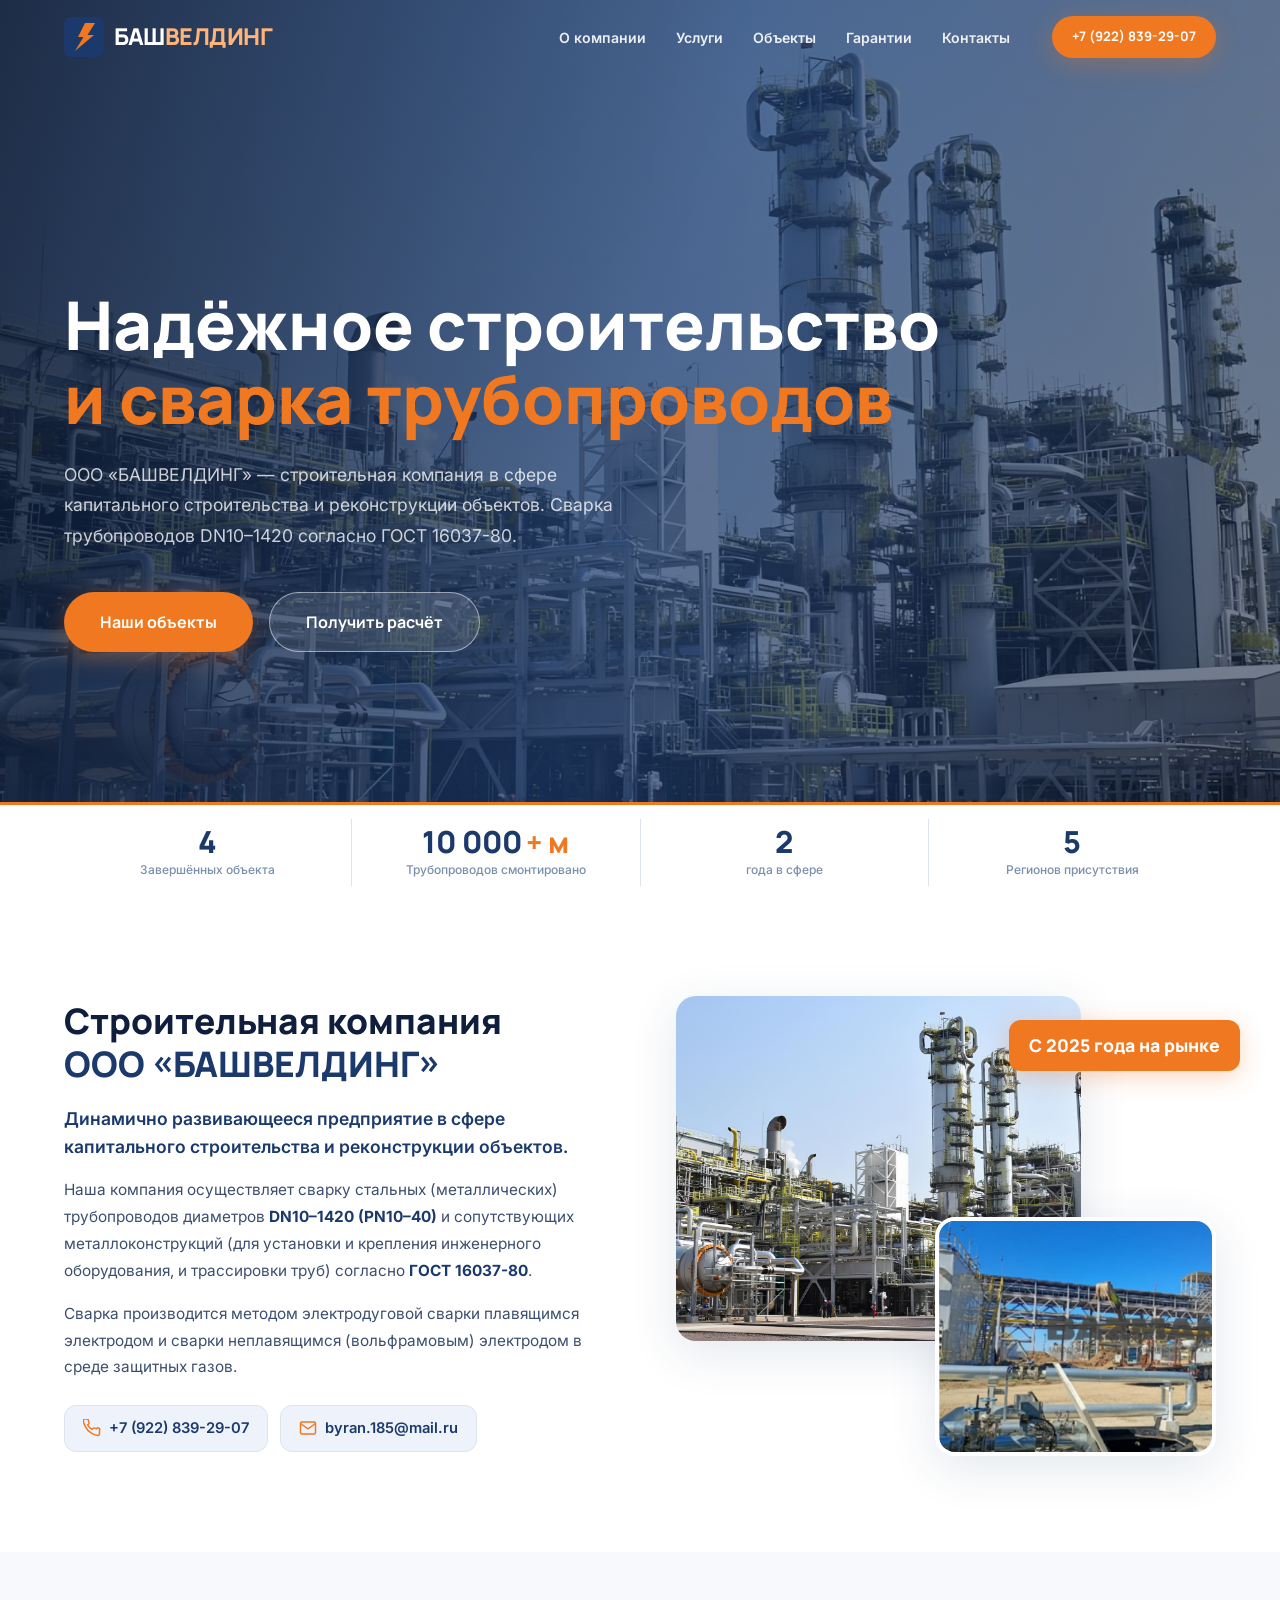
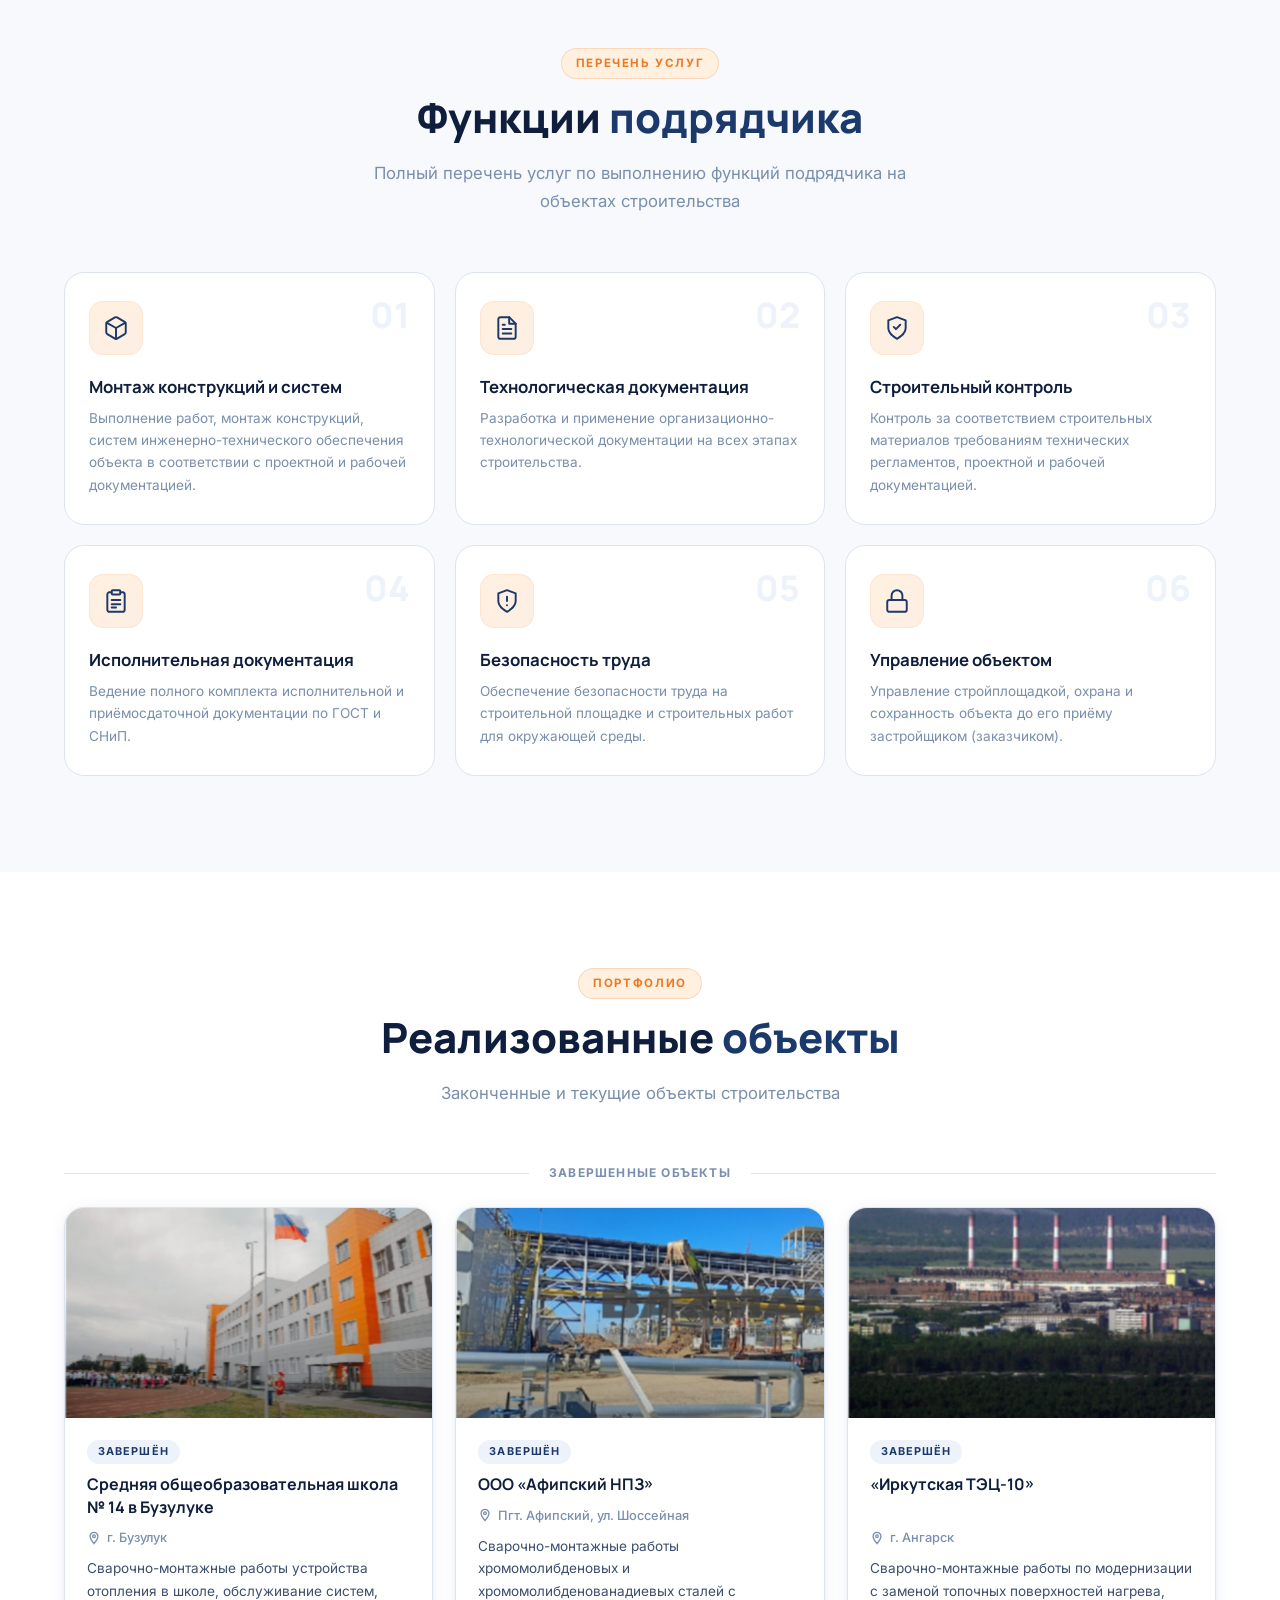
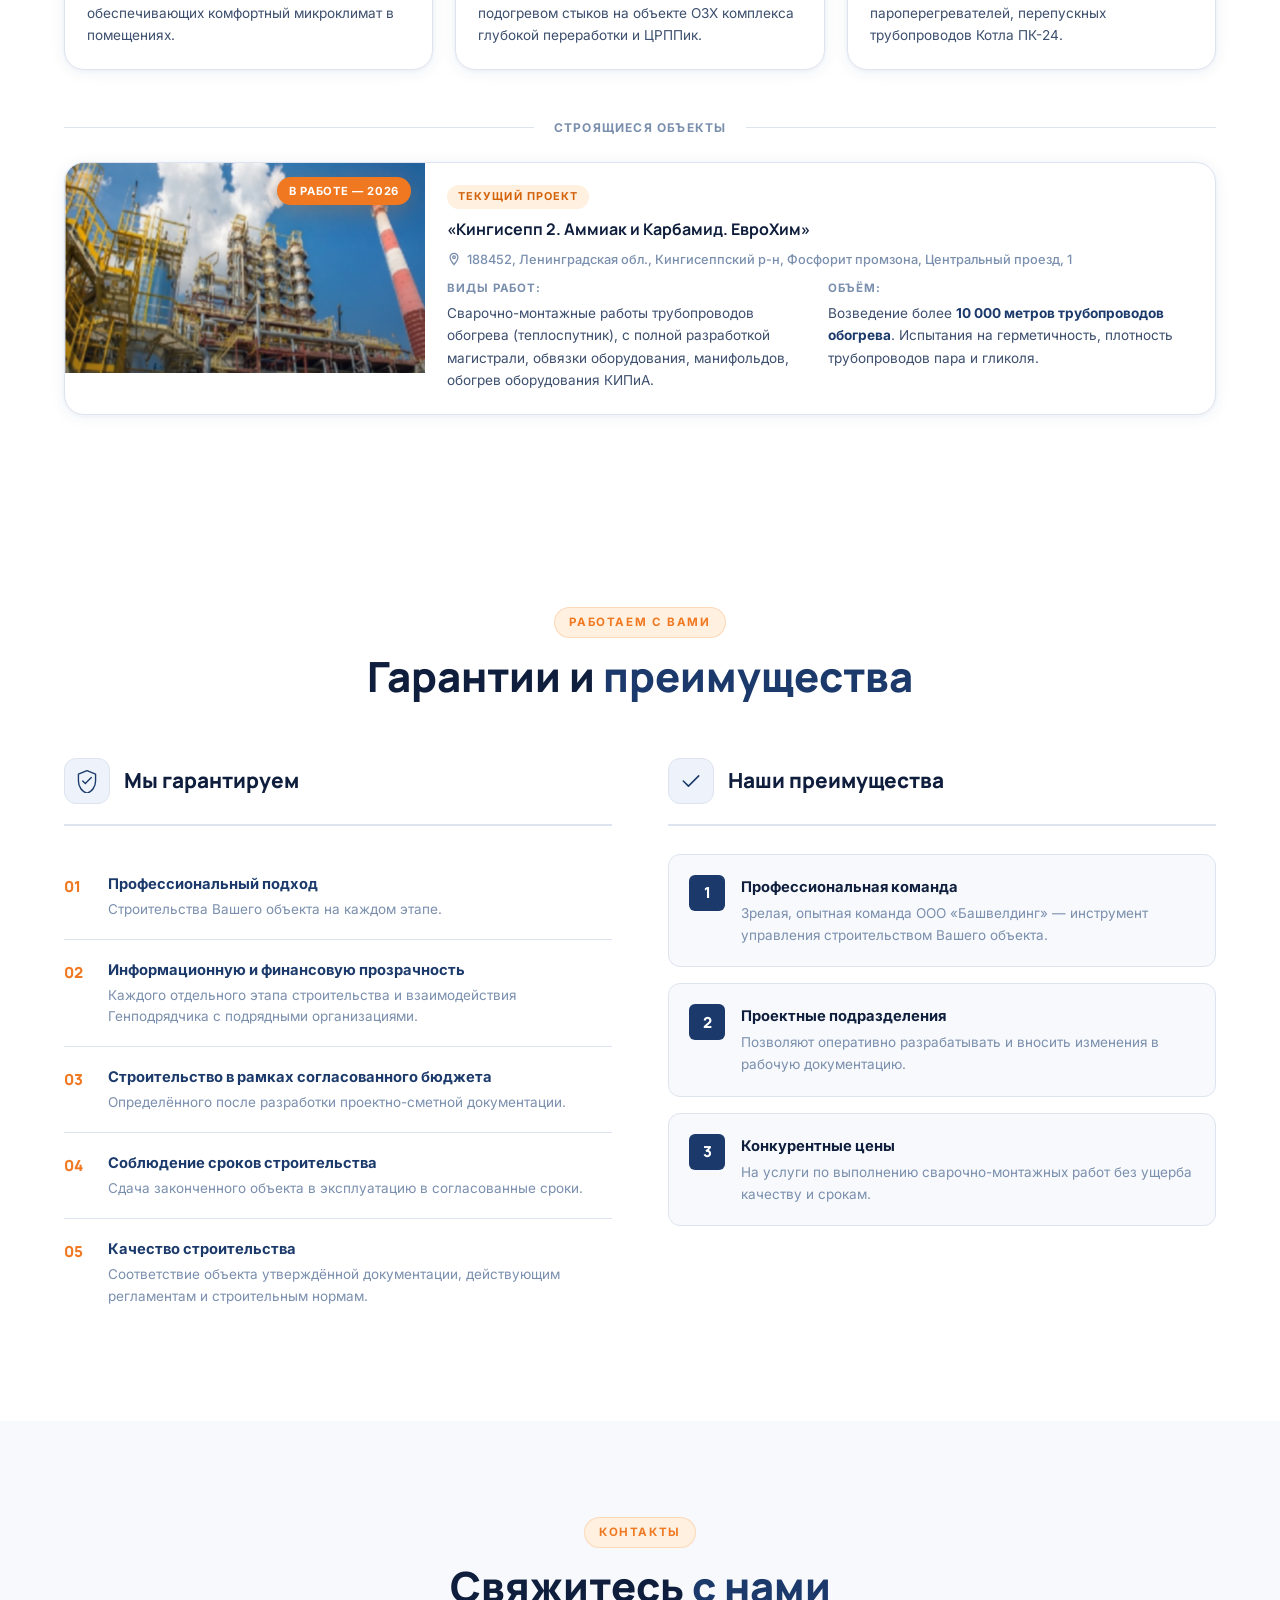
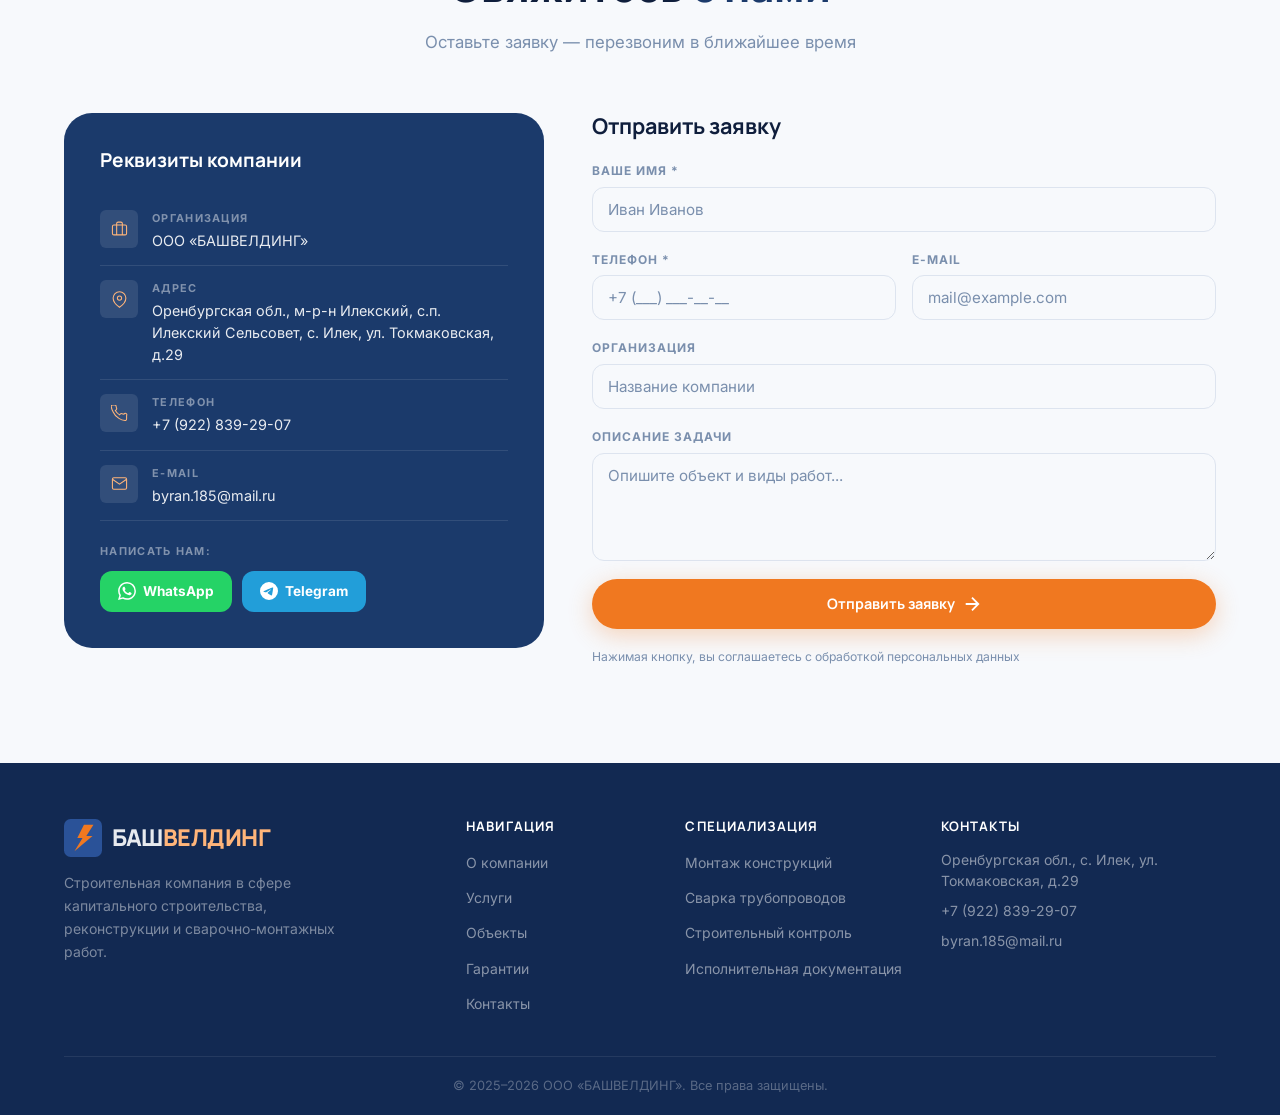
==== index.html @ f291fd47 "Add files via upload" ====
<!DOCTYPE html>
<html lang="ru">
<head>
  <meta charset="UTF-8" />
  <meta name="viewport" content="width=device-width, initial-scale=1.0" />
  <title>БАШВЕЛДИНГ | Сварочно-монтажные работы и строительство</title>
  <meta name="description" content="ООО «БАШВЕЛДИНГ» — строительная компания в сфере капитального строительства, реконструкции и сварочно-монтажных работ трубопроводов DN10-1420." />
  <link rel="preconnect" href="https://fonts.googleapis.com" />
  <link rel="preconnect" href="https://fonts.gstatic.com" crossorigin />
  <link href="https://fonts.googleapis.com/css2?family=Inter:wght@300;400;500;600;700;800&family=Manrope:wght@400;500;600;700;800&display=swap" rel="stylesheet" />
  <link rel="stylesheet" href="style.css" />
</head>
<body>

  <!-- ============ ШАПКА ============ -->
  <header id="header">
    <div class="header-inner">

      <!-- ЛОГОТИП -->
      <a href="#hero" class="logo" id="logo-link">
        <div class="logo-mark">
          <svg width="40" height="40" viewBox="0 0 40 40" fill="none" xmlns="http://www.w3.org/2000/svg">
            <rect width="40" height="40" rx="7" fill="#1B3A6B"/>
            <path d="M21 6L14 20H19.5L11 34L30 18H23.5L31 6Z" fill="#F07820"/>
          </svg>
        </div>
        <div class="logo-text">
          <span class="logo-bash">БАШ</span><span class="logo-vld">ВЕЛДИНГ</span>
        </div>
      </a>

      <nav id="nav">
        <ul class="nav-list">
          <li><a href="#about"      class="nav-link">О компании</a></li>
          <li><a href="#services"   class="nav-link">Услуги</a></li>
          <li><a href="#portfolio"  class="nav-link">Объекты</a></li>
          <li><a href="#guarantees" class="nav-link">Гарантии</a></li>
          <li><a href="#contacts"   class="nav-link">Контакты</a></li>
        </ul>
      </nav>

      <a href="tel:+79228392907" class="btn btn-primary header-cta">+7 (922) 839-29-07</a>

      <button id="burger" class="burger" aria-label="Открыть меню">
        <span></span><span></span><span></span>
      </button>
    </div>
  </header>

  <!-- ============ HERO ============ -->
  <section id="hero" class="hero">
    <div class="hero-bg">
      <div class="hero-img-layer" id="heroImgLayer"></div>
      <div class="hero-overlay"></div>
    </div>
    <div class="hero-content">
      <h1 class="hero-title">
        Надёжное строительство<br />
        <span class="hero-accent">и сварка трубопроводов</span>
      </h1>
      <p class="hero-subtitle">
        ООО «БАШВЕЛДИНГ» — строительная компания в сфере капитального строительства
        и реконструкции объектов. Сварка трубопроводов DN10–1420 согласно ГОСТ 16037-80.
      </p>
      <div class="hero-actions">
        <a href="#portfolio" class="btn btn-primary btn-lg">Наши объекты</a>
        <a href="#contacts"  class="btn btn-outline-white btn-lg">Получить расчёт</a>
      </div>
    </div>

    <!-- СТАТИСТИКА -->
    <div class="hero-stats-bar">
      <div class="container hero-stats-inner">

        <div class="hstat">
          <span class="hstat-num" data-target="4">0</span>
          <span class="hstat-label">Завершённых объекта</span>
        </div>

        <div class="hstat-sep"></div>

        <div class="hstat">
          <div class="hstat-inline">
            <span class="hstat-num" data-target="10000">0</span>
            <span class="hstat-suf">+ м</span>
          </div>
          <span class="hstat-label">Трубопроводов смонтировано</span>
        </div>

        <div class="hstat-sep"></div>

        <div class="hstat">
          <span class="hstat-num" data-target="2">0</span>
          <span class="hstat-label">года в сфере</span>
        </div>

        <div class="hstat-sep"></div>

        <div class="hstat">
          <span class="hstat-num" data-target="5">0</span>
          <span class="hstat-label">Регионов присутствия</span>
        </div>

      </div>
    </div>
  </section>

  <!-- ============ О КОМПАНИИ ============ -->
  <section id="about" class="section about-section">
    <div class="container">
      <div class="about-grid">
        <div class="about-content reveal">
          <h2 class="about-title">Строительная компания<br /><span class="accent">ООО «БАШВЕЛДИНГ»</span></h2>
          <p class="about-lead">
            Динамично развивающееся предприятие в сфере капитального строительства
            и реконструкции объектов.
          </p>
          <p class="about-text">
            Наша компания осуществляет сварку стальных (металлических) трубопроводов
            диаметров <strong>DN10–1420 (PN10–40)</strong> и сопутствующих металлоконструкций
            (для установки и крепления инженерного оборудования, и трассировки труб)
            согласно <strong>ГОСТ 16037-80</strong>.
          </p>
          <p class="about-text">
            Сварка производится методом электродуговой сварки плавящимся электродом
            и сварки неплавящимся (вольфрамовым) электродом в среде защитных газов.
          </p>
          <div class="about-contact-row">
            <a href="tel:+79228392907" class="about-contact-item">
              <svg viewBox="0 0 24 24" fill="none" stroke="currentColor" stroke-width="2"><path d="M22 16.92v3a2 2 0 01-2.18 2 19.79 19.79 0 01-8.63-3.07A19.5 19.5 0 013.07 9.81 19.79 19.79 0 01.22 1.18 2 2 0 012.22 0h3a2 2 0 012 1.72 12.84 12.84 0 00.7 2.81 2 2 0 01-.45 2.11L6.09 7.91a16 16 0 006 6l1.27-1.27a2 2 0 012.11-.45 12.84 12.84 0 002.81.7A2 2 0 0122 14.92z"/></svg>
              +7 (922) 839-29-07
            </a>
            <a href="mailto:byran.185@mail.ru" class="about-contact-item">
              <svg viewBox="0 0 24 24" fill="none" stroke="currentColor" stroke-width="2"><path d="M4 4h16c1.1 0 2 .9 2 2v12c0 1.1-.9 2-2 2H4c-1.1 0-2-.9-2-2V6c0-1.1.9-2 2-2z"/><polyline points="22,6 12,13 2,6"/></svg>
              byran.185@mail.ru
            </a>
          </div>
        </div>
        <div class="about-visual reveal reveal-right">
          <div class="about-img-primary">
            <img src="images/image5.png" alt="Строительство и сварка">
          </div>
          <div class="about-img-secondary">
            <img src="images/image2.png" alt="Монтаж трубопроводов">
          </div>
          <div class="about-badge-card">
            <span class="badge-desc">С 2025 года на рынке</span>
          </div>
        </div>
      </div>
    </div>
  </section>

  <!-- ============ УСЛУГИ ============ -->
  <section id="services" class="section services-section">
    <div class="container">
      <div class="section-header reveal">
        <div class="section-tag">Перечень услуг</div>
        <h2 class="section-title">Функции <span class="accent">подрядчика</span></h2>
        <p class="section-desc">Полный перечень услуг по выполнению функций подрядчика на объектах строительства</p>
      </div>
      <div class="services-grid">
        <div class="service-card reveal" data-delay="0">
          <div class="service-num">01</div>
          <div class="service-icon-wrap">
            <svg viewBox="0 0 24 24" fill="none" stroke="currentColor" stroke-width="1.8" stroke-linecap="round" stroke-linejoin="round">
              <path d="M21 16V8a2 2 0 0 0-1-1.73l-7-4a2 2 0 0 0-2 0l-7 4A2 2 0 0 0 3 8v8a2 2 0 0 0 1 1.73l7 4a2 2 0 0 0 2 0l7-4A2 2 0 0 0 21 16z" />
              <polyline points="3.27 6.96 12 12.01 20.73 6.96" />
              <line x1="12" y1="22.08" x2="12" y2="12" />
            </svg>
          </div>
          <h3 class="service-title">Монтаж конструкций и систем</h3>
          <p class="service-desc">Выполнение работ, монтаж конструкций, систем инженерно-технического обеспечения объекта в соответствии с проектной и рабочей документацией.</p>
        </div>
        
        <div class="service-card reveal" data-delay="80">
          <div class="service-num">02</div>
          <div class="service-icon-wrap">
            <svg viewBox="0 0 24 24" fill="none" stroke="currentColor" stroke-width="1.8" stroke-linecap="round" stroke-linejoin="round">
              <path d="M14 2H6a2 2 0 0 0-2 2v16a2 2 0 0 0 2 2h12a2 2 0 0 0 2-2V8z" />
              <polyline points="14 2 14 8 20 8" />
              <line x1="16" y1="13" x2="8" y2="13" />
              <line x1="16" y1="17" x2="8" y2="17" />
              <line x1="10" y1="9" x2="8" y2="9" />
            </svg>
          </div>
          <h3 class="service-title">Технологическая документация</h3>
          <p class="service-desc">Разработка и применение организационно-технологической документации на всех этапах строительства.</p>
        </div>
        
        <div class="service-card reveal" data-delay="160">
          <div class="service-num">03</div>
          <div class="service-icon-wrap">
            <svg viewBox="0 0 24 24" fill="none" stroke="currentColor" stroke-width="1.8" stroke-linecap="round" stroke-linejoin="round">
              <path d="M12 22s8-4 8-10V5l-8-3-8 3v7c0 6 8 10 8 10z" />
              <polyline points="9 11 11 13 15 9" />
            </svg>
          </div>
          <h3 class="service-title">Строительный контроль</h3>
          <p class="service-desc">Контроль за соответствием строительных материалов требованиям технических регламентов, проектной и рабочей документацией.</p>
        </div>
        
        <div class="service-card reveal" data-delay="0">
          <div class="service-num">04</div>
          <div class="service-icon-wrap">
            <svg viewBox="0 0 24 24" fill="none" stroke="currentColor" stroke-width="1.8" stroke-linecap="round" stroke-linejoin="round">
              <path d="M16 4h2a2 2 0 0 1 2 2v14a2 2 0 0 1-2 2H6a2 2 0 0 1-2-2V6a2 2 0 0 1 2-2h2" />
              <rect x="8" y="2" width="8" height="4" rx="1" ry="1" />
              <line x1="8" y1="11" x2="16" y2="11" />
              <line x1="8" y1="15" x2="16" y2="15" />
              <line x1="8" y1="18" x2="12" y2="18" />
            </svg>
          </div>
          <h3 class="service-title">Исполнительная документация</h3>
          <p class="service-desc">Ведение полного комплекта исполнительной и приёмосдаточной документации по ГОСТ и СНиП.</p>
        </div>
        
        <div class="service-card reveal" data-delay="80">
          <div class="service-num">05</div>
          <div class="service-icon-wrap">
            <svg viewBox="0 0 24 24" fill="none" stroke="currentColor" stroke-width="1.8" stroke-linecap="round" stroke-linejoin="round">
              <path d="M12 22s8-4 8-10V5l-8-3-8 3v7c0 6 8 10 8 10z" />
              <path d="M12 8v4" />
              <path d="M12 16h.01" />
            </svg>
          </div>
          <h3 class="service-title">Безопасность труда</h3>
          <p class="service-desc">Обеспечение безопасности труда на строительной площадке и строительных работ для окружающей среды.</p>
        </div>
        
        <div class="service-card reveal" data-delay="160">
          <div class="service-num">06</div>
          <div class="service-icon-wrap">
            <svg viewBox="0 0 24 24" fill="none" stroke="currentColor" stroke-width="1.8" stroke-linecap="round" stroke-linejoin="round">
              <rect x="3" y="11" width="18" height="11" rx="2" ry="2" />
              <path d="M7 11V7a5 5 0 0 1 10 0v4" />
            </svg>
          </div>
          <h3 class="service-title">Управление объектом</h3>
          <p class="service-desc">Управление стройплощадкой, охрана и сохранность объекта до его приёму застройщиком (заказчиком).</p>
        </div>
      </div>
    </div>
  </section>

  <!-- ============ ОБЪЕКТЫ (ПОРТФОЛИО) ============ -->
  <section id="portfolio" class="section portfolio-section">
    <div class="container">
      <div class="section-header reveal">
        <div class="section-tag">Портфолио</div>
        <h2 class="section-title">Реализованные <span class="accent">объекты</span></h2>
        <p class="section-desc">Законченные и текущие объекты строительства</p>
      </div>

      <div class="portfolio-label reveal">
        <div class="plabel-line"></div>
        <span>Завершенные объекты</span>
        <div class="plabel-line"></div>
      </div>

      <div class="portfolio-grid">
        <div class="portfolio-card reveal" data-delay="0">
          <div class="pcard-img">
            <img src="images/image1.png" alt="Школа №14 Бузулук" />
            <div class="pcard-img-overlay"></div>
          </div>
          <div class="pcard-body">
            <span class="pcard-tag">Завершён</span>
            <h3 class="pcard-title">Средняя общеобразовательная школа № 14 в Бузулуке</h3>
            <p class="pcard-location">
              <svg viewBox="0 0 16 16" fill="none" stroke="currentColor" stroke-width="1.5"><path d="M8 1.5a4.5 4.5 0 014.5 4.5c0 3-4.5 8.5-4.5 8.5S3.5 9 3.5 6A4.5 4.5 0 018 1.5z"/><circle cx="8" cy="6" r="1.5"/></svg>
              г. Бузулук
            </p>
            <p class="pcard-desc">Сварочно-монтажные работы устройства отопления в школе, обслуживание систем, обеспечивающих комфортный микроклимат в помещениях.</p>
          </div>
        </div>

        <div class="portfolio-card reveal" data-delay="100">
          <div class="pcard-img">
            <img src="images/image2.png" alt="ООО Афипский НПЗ" />
            <div class="pcard-img-overlay"></div>
          </div>
          <div class="pcard-body">
            <span class="pcard-tag">Завершён</span>
            <h3 class="pcard-title">ООО «Афипский НПЗ»</h3>
            <p class="pcard-location">
              <svg viewBox="0 0 16 16" fill="none" stroke="currentColor" stroke-width="1.5"><path d="M8 1.5a4.5 4.5 0 014.5 4.5c0 3-4.5 8.5-4.5 8.5S3.5 9 3.5 6A4.5 4.5 0 018 1.5z"/><circle cx="8" cy="6" r="1.5"/></svg>
              Пгт. Афипский, ул. Шоссейная
            </p>
            <p class="pcard-desc">Сварочно-монтажные работы хромомолибденовых и хромомолибденованадиевых сталей с подогревом стыков на объекте ОЗХ комплекса глубокой переработки и ЦРППик.</p>
          </div>
        </div>

        <div class="portfolio-card reveal" data-delay="200">
          <div class="pcard-img">
            <img src="images/image3.png" alt="Иркутская ТЭЦ-10" />
            <div class="pcard-img-overlay"></div>
          </div>
          <div class="pcard-body">
            <span class="pcard-tag">Завершён</span>
            <h3 class="pcard-title">«Иркутская ТЭЦ-10»</h3>
            <p class="pcard-location">
              <svg viewBox="0 0 16 16" fill="none" stroke="currentColor" stroke-width="1.5"><path d="M8 1.5a4.5 4.5 0 014.5 4.5c0 3-4.5 8.5-4.5 8.5S3.5 9 3.5 6A4.5 4.5 0 018 1.5z"/><circle cx="8" cy="6" r="1.5"/></svg>
              г. Ангарск
            </p>
            <p class="pcard-desc">Сварочно-монтажные работы по модернизации с заменой топочных поверхностей нагрева, пароперегревателей, перепускных трубопроводов Котла ПК-24.</p>
          </div>
        </div>
      </div>

      <div class="portfolio-label reveal" style="margin-top:48px;">
        <div class="plabel-line"></div>
        <span>Строящиеся объекты</span>
        <div class="plabel-line"></div>
      </div>

      <!-- ШИРОКАЯ КАРТОЧКА -->
      <div class="portfolio-card portfolio-card-wide reveal">
        <div class="pcard-img">
          <img src="images/image4.png" alt="ЕвроХим Кингисепп" />
          <div class="pcard-img-overlay"></div>
          <span class="pcard-live-badge">В работе — 2026</span>
        </div>
        <div class="pcard-body">
          <span class="pcard-tag pcard-tag-active">Текущий проект</span>
          <h3 class="pcard-title">«Кингисепп 2. Аммиак и Карбамид. ЕвроХим»</h3>
          <p class="pcard-location">
            <svg viewBox="0 0 16 16" fill="none" stroke="currentColor" stroke-width="1.5"><path d="M8 1.5a4.5 4.5 0 014.5 4.5c0 3-4.5 8.5-4.5 8.5S3.5 9 3.5 6A4.5 4.5 0 018 1.5z"/><circle cx="8" cy="6" r="1.5"/></svg>
            188452, Ленинградская обл., Кингисеппский р-н, Фосфорит промзона, Центральный проезд, 1
          </p>
          <div class="pcard-wide-grid">
            <div>
              <p class="pcard-desc-label">Виды работ:</p>
              <p class="pcard-desc">Сварочно-монтажные работы трубопроводов обогрева (теплоспутник), с полной разработкой магистрали, обвязки оборудования, манифольдов, обогрев оборудования КИПиА.</p>
            </div>
            <div>
              <p class="pcard-desc-label">Объём:</p>
              <p class="pcard-desc">Возведение более <strong>10 000 метров трубопроводов обогрева</strong>. Испытания на герметичность, плотность трубопроводов пара и гликоля.</p>
            </div>
          </div>
        </div>
      </div>

    </div>
  </section>

  <!-- ============ КАРТА ПРОЕКТОВ ============ -->
  

  <!-- ============ ГАРАНТИИ И ПРЕИМУЩЕСТВА ============ -->
  <section id="guarantees" class="section guarantees-section">
    <div class="container">
      <div class="section-header reveal">
        <div class="section-tag">Работаем с вами</div>
        <h2 class="section-title">Гарантии и <span class="accent">преимущества</span></h2>
      </div>

      <div class="guarantees-unified">
        <!-- ГАРАНТИИ -->
        <div class="gu-block reveal">
          <div class="gu-block-header">
            <div class="gu-block-icon">
              <svg viewBox="0 0 28 28" fill="none"><path d="M14 2L4 6v8c0 6.6 4.3 12.7 10 14.3C19.7 26.7 24 20.6 24 14V6L14 2z" stroke="#1B3A6B" stroke-width="1.6" stroke-linejoin="round"/><path d="M9 14l3 3 7-7" stroke="#1B3A6B" stroke-width="1.6" stroke-linecap="round"/></svg>
            </div>
            <h3>Мы гарантируем</h3>
          </div>
          <div class="guarantee-list">
            <div class="guarantee-item">
              <div class="gi-num">01</div>
              <div class="gi-content">
                <strong>Профессиональный подход</strong>
                <p>Строительства Вашего объекта на каждом этапе.</p>
              </div>
            </div>
            <div class="guarantee-item">
              <div class="gi-num">02</div>
              <div class="gi-content">
                <strong>Информационную и финансовую прозрачность</strong>
                <p>Каждого отдельного этапа строительства и взаимодействия Генподрядчика с подрядными организациями.</p>
              </div>
            </div>
            <div class="guarantee-item">
              <div class="gi-num">03</div>
              <div class="gi-content">
                <strong>Строительство в рамках согласованного бюджета</strong>
                <p>Определённого после разработки проектно-сметной документации.</p>
              </div>
            </div>
            <div class="guarantee-item">
              <div class="gi-num">04</div>
              <div class="gi-content">
                <strong>Соблюдение сроков строительства</strong>
                <p>Сдача законченного объекта в эксплуатацию в согласованные сроки.</p>
              </div>
            </div>
            <div class="guarantee-item">
              <div class="gi-num">05</div>
              <div class="gi-content">
                <strong>Качество строительства</strong>
                <p>Соответствие объекта утверждённой документации, действующим регламентам и строительным нормам.</p>
              </div>
            </div>
          </div>
        </div>

        <!-- ПРЕИМУЩЕСТВА -->
        <div class="gu-block reveal reveal-right">
          <div class="gu-block-header">
            <div class="gu-block-icon">
              <svg viewBox="0 0 28 28" fill="none"><path d="M5 14l6 6L23 8" stroke="#1B3A6B" stroke-width="1.8" stroke-linecap="round" stroke-linejoin="round"/></svg>
            </div>
            <h3>Наши преимущества</h3>
          </div>
          <div class="adv-cards">
            <div class="adv-card">
              <div class="adv-num">1</div>
              <div class="adv-text">
                <strong>Профессиональная команда</strong>
                <p>Зрелая, опытная команда ООО «Башвелдинг» — инструмент управления строительством Вашего объекта.</p>
              </div>
            </div>
            <div class="adv-card">
              <div class="adv-num">2</div>
              <div class="adv-text">
                <strong>Проектные подразделения</strong>
                <p>Позволяют оперативно разрабатывать и вносить изменения в рабочую документацию.</p>
              </div>
            </div>
            <div class="adv-card">
              <div class="adv-num">3</div>
              <div class="adv-text">
                <strong>Конкурентные цены</strong>
                <p>На услуги по выполнению сварочно-монтажных работ без ущерба качеству и срокам.</p>
              </div>
            </div>
          </div>
        </div>
      </div>
    </div>
  </section>

  <!-- ============ КОНТАКТЫ ============ -->
  <section id="contacts" class="section contacts-section">
    <div class="container">
      <div class="section-header reveal">
        <div class="section-tag">Контакты</div>
        <h2 class="section-title">Свяжитесь <span class="accent">с нами</span></h2>
        <p class="section-desc">Оставьте заявку — перезвоним в ближайшее время</p>
      </div>
      <div class="contacts-grid">

        <div class="contact-info-panel reveal">
          <h3 class="ci-title">Реквизиты компании</h3>
          <div class="ci-item">
            <div class="ci-icon"><svg viewBox="0 0 24 24" fill="none" stroke="currentColor" stroke-width="1.5"><rect x="2" y="7" width="20" height="14" rx="2"/><path d="M16 21V5a2 2 0 00-2-2h-4a2 2 0 00-2 2v16"/></svg></div>
            <div class="ci-data">
              <span class="ci-label">Организация</span>
              <span class="ci-val">ООО «БАШВЕЛДИНГ»</span>
            </div>
          </div>
          <div class="ci-item">
            <div class="ci-icon"><svg viewBox="0 0 24 24" fill="none" stroke="currentColor" stroke-width="1.5"><path d="M21 10c0 7-9 13-9 13S3 17 3 10a9 9 0 0118 0z"/><circle cx="12" cy="10" r="3"/></svg></div>
            <div class="ci-data">
              <span class="ci-label">Адрес</span>
              <span class="ci-val">Оренбургская обл., м-р-н Илекский, с.п. Илекский Сельсовет, с. Илек, ул. Токмаковская, д.29</span>
            </div>
          </div>
          <div class="ci-item">
            <div class="ci-icon"><svg viewBox="0 0 24 24" fill="none" stroke="currentColor" stroke-width="1.5"><path d="M22 16.92v3a2 2 0 01-2.18 2 19.79 19.79 0 01-8.63-3.07A19.5 19.5 0 013.07 9.81 19.79 19.79 0 01.22 1.18 2 2 0 012.22 0h3a2 2 0 012 1.72 12.84 12.84 0 00.7 2.81 2 2 0 01-.45 2.11L6.09 7.91a16 16 0 006 6l1.27-1.27a2 2 0 012.11-.45 12.84 12.84 0 002.81.7A2 2 0 0122 14.92z"/></svg></div>
            <div class="ci-data">
              <span class="ci-label">Телефон</span>
              <a href="tel:+79228392907" class="ci-val ci-link">+7 (922) 839-29-07</a>
            </div>
          </div>
          <div class="ci-item">
            <div class="ci-icon"><svg viewBox="0 0 24 24" fill="none" stroke="currentColor" stroke-width="1.5"><path d="M4 4h16c1.1 0 2 .9 2 2v12c0 1.1-.9 2-2 2H4c-1.1 0-2-.9-2-2V6c0-1.1.9-2 2-2z"/><polyline points="22,6 12,13 2,6"/></svg></div>
            <div class="ci-data">
              <span class="ci-label">E-mail</span>
              <a href="mailto:byran.185@mail.ru" class="ci-val ci-link">byran.185@mail.ru</a>
            </div>
          </div>
          <div class="ci-messengers">
            <span class="ci-label">Написать нам:</span>
            <div class="messenger-btns">
              <a href="https://wa.me/79228392907" class="msn-btn msn-wa" target="_blank" rel="noopener">
                <svg viewBox="0 0 24 24" fill="currentColor" width="18" height="18"><path d="M17.472 14.382c-.297-.149-1.758-.867-2.03-.967-.273-.099-.471-.148-.67.15-.197.297-.767.966-.94 1.164-.173.199-.347.223-.644.075-.297-.15-1.255-.463-2.39-1.475-.883-.788-1.48-1.761-1.653-2.059-.173-.297-.018-.458.13-.606.134-.133.298-.347.446-.52.149-.174.198-.298.298-.497.099-.198.05-.371-.025-.52-.075-.149-.669-1.612-.916-2.207-.242-.579-.487-.5-.669-.51-.173-.008-.371-.01-.57-.01-.198 0-.52.074-.792.372-.272.297-1.04 1.016-1.04 2.479 0 1.462 1.065 2.875 1.213 3.074.149.198 2.096 3.2 5.077 4.487.709.306 1.262.489 1.694.625.712.227 1.36.195 1.871.118.571-.085 1.758-.719 2.006-1.413.248-.694.248-1.289.173-1.413-.074-.124-.272-.198-.57-.347m-5.421 7.403h-.004a9.87 9.87 0 01-5.031-1.378l-.361-.214-3.741.982.998-3.648-.235-.374a9.86 9.86 0 01-1.51-5.26c.001-5.45 4.436-9.884 9.888-9.884 2.64 0 5.122 1.03 6.988 2.898a9.825 9.825 0 012.893 6.994c-.003 5.45-4.437 9.884-9.885 9.884m8.413-18.297A11.815 11.815 0 0012.05 0C5.495 0 .16 5.335.157 11.892c0 2.096.547 4.142 1.588 5.945L.057 24l6.305-1.654a11.882 11.882 0 005.683 1.448h.005c6.554 0 11.89-5.335 11.893-11.893a11.821 11.821 0 00-3.48-8.413Z"/></svg>
                WhatsApp
              </a>
              <a href="https://t.me/+79228392907" class="msn-btn msn-tg" target="_blank" rel="noopener">
                <svg viewBox="0 0 24 24" fill="currentColor" width="18" height="18"><path d="M11.944 0A12 12 0 0 0 0 12a12 12 0 0 0 12 12 12 12 0 0 0 12-12A12 12 0 0 0 12 0a12 12 0 0 0-.056 0zm4.962 7.224c.1-.002.321.023.465.14a.506.506 0 0 1 .171.325c.016.093.036.306.02.472-.18 1.898-.962 6.502-1.36 8.627-.168.9-.499 1.201-.82 1.23-.696.065-1.225-.46-1.9-.902-1.056-.693-1.653-1.124-2.678-1.8-1.185-.78-.417-1.21.258-1.91.177-.184 3.247-2.977 3.307-3.23.007-.032.014-.15-.056-.212s-.174-.041-.249-.024c-.106.024-1.793 1.14-5.061 3.345-.48.33-.913.49-1.302.48-.428-.008-1.252-.241-1.865-.44-.752-.245-1.349-.374-1.297-.789.027-.216.325-.437.893-.663 3.498-1.524 5.83-2.529 6.998-3.014 3.332-1.386 4.025-1.627 4.476-1.635z"/></svg>
                Telegram
              </a>
            </div>
          </div>
        </div>

        <!-- ФОРМА -->
        <form class="contact-form reveal reveal-right" id="contactForm" novalidate>
          <h3 class="cf-title">Отправить заявку</h3>
          <div class="form-group">
            <label for="name">Ваше имя *</label>
            <input type="text" id="name" name="name" placeholder="Иван Иванов" required />
          </div>
          <div class="form-row">
            <div class="form-group">
              <label for="phone">Телефон *</label>
              <input type="tel" id="phone" name="phone" placeholder="+7 (___) ___-__-__" required />
            </div>
            <div class="form-group">
              <label for="email">E-mail</label>
              <input type="email" id="email" name="email" placeholder="mail@example.com" />
            </div>
          </div>
          <div class="form-group">
            <label for="org">Организация</label>
            <input type="text" id="org" name="org" placeholder="Название компании" />
          </div>
          <div class="form-group">
            <label for="message">Описание задачи</label>
            <textarea id="message" name="message" rows="4" placeholder="Опишите объект и виды работ..."></textarea>
          </div>
          <button type="submit" class="btn btn-primary btn-full" id="submitBtn">
            Отправить заявку
            <svg viewBox="0 0 20 20" fill="none" stroke="currentColor" stroke-width="2" width="18" height="18"><path d="M3 10h14M10 3l7 7-7 7"/></svg>
          </button>
          <p class="form-note">Нажимая кнопку, вы соглашаетесь с обработкой персональных данных</p>
          <div class="form-success" id="formSuccess">
            Спасибо! Ваша заявка отправлена. Мы свяжемся с вами в ближайшее время.
          </div>
        </form>

      </div>
    </div>
  </section>

  <!-- ============ FOOTER ============ -->
  <footer class="footer">
    <div class="container">
      <div class="footer-grid">
        <div class="footer-brand">
          <a href="#hero" class="logo footer-logo">
            <div class="logo-mark">
              <svg width="38" height="38" viewBox="0 0 40 40" fill="none"><rect width="40" height="40" rx="7" fill="#2A5298"/><path d="M21 6L14 20H19.5L11 34L30 18H23.5L31 6Z" fill="#F07820"/></svg>
            </div>
            <div class="logo-text">
              <span class="logo-bash logo-bash-ft">БАШ</span><span class="logo-vld logo-vld-ft">ВЕЛДИНГ</span>
            </div>
          </a>
          <p class="footer-tagline">Строительная компания в сфере капитального строительства, реконструкции и сварочно-монтажных работ.</p>
        </div>
        <div class="footer-links">
          <h4>Навигация</h4>
          <ul>
            <li><a href="#about">О компании</a></li>
            <li><a href="#services">Услуги</a></li>
            <li><a href="#portfolio">Объекты</a></li>
            <li><a href="#guarantees">Гарантии</a></li>
            <li><a href="#contacts">Контакты</a></li>
          </ul>
        </div>
        <div class="footer-links">
          <h4>Специализация</h4>
          <ul>
            <li><a href="#services">Монтаж конструкций</a></li>
            <li><a href="#services">Сварка трубопроводов</a></li>
            <li><a href="#services">Строительный контроль</a></li>
            <li><a href="#services">Исполнительная документация</a></li>
          </ul>
        </div>
        <div class="footer-contact">
          <h4>Контакты</h4>
          <p>Оренбургская обл., с. Илек, ул. Токмаковская, д.29</p>
          <a href="tel:+79228392907">+7 (922) 839-29-07</a>
          <a href="mailto:byran.185@mail.ru">byran.185@mail.ru</a>
        </div>
      </div>
      <div class="footer-bottom">
        <p>© 2025–2026 ООО «БАШВЕЛДИНГ». Все права защищены.</p>
      </div>
    </div>
  </footer>

  <script src="script.js"></script>
</body>
</html>
---- style.css ----
/* ==========================================
   БАШВЕЛДИНГ — Светлая тема v2
   ========================================== */

:root {
  --clr-navy:       #1B3A6B;
  --clr-navy-dark:  #122952;
  --clr-navy-light: #2A5298;
  --clr-orange:     #F07820;
  --clr-orange-dk:  #D4620A;
  --clr-orange-lt:  #FFF0E0;

  --clr-bg:         #F7F9FC;
  --clr-bg-2:       #FFFFFF;
  --clr-bg-3:       #EEF3FB;
  --clr-surface:    #FFFFFF;
  --clr-border:     #DDE4EF;
  --clr-border-2:   #C8D4E8;

  --clr-text-h:     #0F1E3C;
  --clr-text:       #3D4F6E;
  --clr-muted:      #7A8FAD;
  --clr-white:      #FFFFFF;

  --font-main: 'Inter', sans-serif;
  --font-head: 'Manrope', sans-serif;

  --radius-sm: 6px;
  --radius-md: 12px;
  --radius-lg: 20px;
  --radius-xl: 28px;

  --shadow-sm:   0 1px 4px rgba(27,58,107,0.08);
  --shadow-md:   0 4px 24px rgba(27,58,107,0.1);
  --shadow-lg:   0 12px 48px rgba(27,58,107,0.12);
  --shadow-card: 0 2px 16px rgba(27,58,107,0.07), 0 1px 4px rgba(27,58,107,0.04);
  --shadow-orange: 0 6px 24px rgba(240,120,32,0.3);

  --transition: all 0.3s cubic-bezier(0.4, 0, 0.2, 1);
  --transition-fast: all 0.18s ease;
}

/* ----------- СБРОС ----------- */
*, *::before, *::after { box-sizing: border-box; margin: 0; padding: 0; }
html { scroll-behavior: smooth; font-size: 16px; }
body {
  font-family: var(--font-main);
  background: var(--clr-bg);
  color: var(--clr-text);
  line-height: 1.65;
  overflow-x: hidden;
  -webkit-font-smoothing: antialiased;
}
img { max-width: 100%; display: block; }
a { color: inherit; text-decoration: none; }
ul { list-style: none; }
button { border: none; background: none; cursor: pointer; font: inherit; }

/* ----------- ТИПОГРАФИКА ----------- */
h1, h2, h3, h4 { font-family: var(--font-head); color: var(--clr-text-h); line-height: 1.2; }

.section-title {
  font-size: clamp(1.75rem, 3.5vw, 2.6rem);
  margin-bottom: 1rem;
  font-weight: 800;
}
.section-title .accent { color: var(--clr-navy); }
.section-desc { font-size: 1.05rem; color: var(--clr-muted); max-width: 600px; margin: 0 auto; line-height: 1.7; }

.section-tag {
  display: inline-block;
  font-size: 0.72rem;
  font-weight: 700;
  letter-spacing: 0.14em;
  text-transform: uppercase;
  color: var(--clr-orange);
  background: var(--clr-orange-lt);
  border: 1px solid rgba(240,120,32,0.2);
  padding: 5px 14px;
  border-radius: 50px;
  margin-bottom: 14px;
}

.container { max-width: 1200px; margin: 0 auto; padding: 0 24px; }
.section { padding: 96px 0; }
.section-header { text-align: center; margin-bottom: 56px; }

/* ----------- КНОПКИ ----------- */
.btn {
  display: inline-flex;
  align-items: center;
  gap: 8px;
  padding: 13px 28px;
  border-radius: 50px;
  font-family: var(--font-head);
  font-weight: 700;
  font-size: 0.9rem;
  transition: var(--transition);
  cursor: pointer;
  white-space: nowrap;
}
.btn-primary { background: var(--clr-orange); color: white; box-shadow: var(--shadow-orange); }
.btn-primary:hover { background: var(--clr-orange-dk); transform: translateY(-2px); box-shadow: 0 10px 32px rgba(240,120,32,0.4); }
.btn-outline-white { background: rgba(255,255,255,0.12); color: white; border: 1.5px solid rgba(255,255,255,0.5); backdrop-filter: blur(8px); }
.btn-outline-white:hover { background: rgba(255,255,255,0.22); border-color: white; transform: translateY(-2px); }
.btn-lg { padding: 16px 36px; font-size: 1rem; }
.btn-full { width: 100%; justify-content: center; }

/* ======================================
   НАВИГАЦИЯ
   ====================================== */
#header {
  position: fixed;
  top: 0; left: 0; right: 0;
  z-index: 1000;
  transition: var(--transition);
}
#header.scrolled {
  background: rgba(255,255,255,0.97);
  backdrop-filter: blur(20px);
  box-shadow: 0 1px 24px rgba(27,58,107,0.1);
}

.header-inner {
  max-width: 1200px;
  margin: 0 auto;
  padding: 16px 24px;
  display: flex;
  align-items: center;
  gap: 20px;
}

/* ---- ЛОГОТИП ---- */
.logo {
  display: flex;
  align-items: center;
  gap: 10px;
  flex-shrink: 0;
  text-decoration: none;
}
.logo-mark svg { display: block; flex-shrink: 0; }
.logo-text {
  display: flex;
  align-items: baseline;
  line-height: 1;
  white-space: nowrap;
}
.logo-bash, .logo-vld {
  font-family: var(--font-head);
  font-size: 1.45rem;
  font-weight: 800;
  letter-spacing: -0.02em;
}
.logo-bash { color: #1B3A6B; }
.logo-vld  { color: #F07820; }

/* Логотип на прозрачном (тёмном) фоне */
#header:not(.scrolled) .logo-bash { color: #ffffff; }
#header:not(.scrolled) .logo-vld  { color: #FFB57A; }

/* Логотип в футере */
.logo-bash-ft { color: rgba(255,255,255,0.9) !important; }
.logo-vld-ft  { color: #FFB57A !important; }

/* ---- НАВИГАЦИЯ ---- */
#nav { margin-left: auto; }
.nav-list { display: flex; gap: 2px; align-items: center; }
.nav-link {
  padding: 8px 14px;
  border-radius: 50px;
  font-size: 0.88rem;
  font-weight: 600;
  color: rgba(255,255,255,0.9);
  transition: var(--transition-fast);
}
#header.scrolled .nav-link { color: var(--clr-text); }
.nav-link:hover { background: rgba(255,255,255,0.18); color: white; }
#header.scrolled .nav-link:hover { background: var(--clr-bg-3); color: var(--clr-navy); }
.nav-link.active { color: var(--clr-orange) !important; background: var(--clr-orange-lt) !important; }

.header-cta { margin-left: 8px; font-size: 0.82rem; padding: 10px 20px; }

/* ---- БУРГЕР ---- */
.burger {
  display: none;
  flex-direction: column;
  gap: 5px;
  padding: 8px;
  margin-left: auto;
  z-index: 1001;
  position: relative;
}
.burger span {
  display: block;
  width: 24px; height: 2px;
  background: white;
  border-radius: 2px;
  transition: var(--transition-fast);
}
#header.scrolled .burger span { background: var(--clr-navy); }
.burger.open span:nth-child(1) { transform: rotate(45deg) translate(5px, 5px); }
.burger.open span:nth-child(2) { opacity: 0; }
.burger.open span:nth-child(3) { transform: rotate(-45deg) translate(5px, -5px); }

/* ======================================
   HERO
   ====================================== */
.hero {
  position: relative;
  min-height: 100vh;
  display: flex;
  flex-direction: column;
  justify-content: center;
  overflow: hidden;
}

.hero-bg { position: absolute; inset: 0; }
.hero-img-layer {
  position: absolute;
  inset: 0;
  background-size: cover;
  background-position: center 40%;
  background-image: url('images/image4.png'); /* fallback */
}
.hero-overlay {
  position: absolute; inset: 0;
  background: linear-gradient(105deg, rgba(11,24,48,0.88) 0%, rgba(27,58,107,0.72) 50%, rgba(11,24,48,0.55) 100%);
}

.hero-content {
  position: relative;
  z-index: 2;
  max-width: 1200px;
  margin: 0 auto;
  padding: 160px 24px 120px;
  width: 100%;
}

.hero-title {
  font-family: var(--font-head);
  font-size: clamp(2.2rem, 5.5vw, 4.2rem);
  font-weight: 800;
  color: white;
  line-height: 1.1;
  margin-bottom: 24px;
  animation: fadeUp 0.7s ease forwards;
}
.hero-accent { color: #F07820; }

.hero-subtitle {
  font-size: clamp(0.95rem, 1.8vw, 1.1rem);
  color: rgba(255,255,255,0.78);
  max-width: 600px;
  line-height: 1.75;
  margin-bottom: 40px;
  animation: fadeUp 0.7s 0.2s ease both;
}
.hero-actions { display: flex; gap: 16px; flex-wrap: wrap; animation: fadeUp 0.7s 0.35s ease both; }

/* СТАТИСТИКА-БАР */
.hero-stats-bar {
  position: absolute;
  bottom: 0; left: 0; right: 0;
  z-index: 3;
  background: white;
  border-top: 3px solid var(--clr-orange);
  box-shadow: var(--shadow-md);
}
.hero-stats-inner {
  display: flex;
  align-items: stretch;
}
.hstat {
  flex: 1;
  display: flex;
  flex-direction: column;
  align-items: center;
  justify-content: center;
  padding: 22px 16px;
  gap: 5px;
  min-width: 0;
}
.hstat-inline {
  display: flex;
  align-items: baseline;
  gap: 4px;
  justify-content: center;
}
.hstat-num {
  font-family: var(--font-head);
  font-size: 1.9rem;
  font-weight: 800;
  color: var(--clr-navy);
  line-height: 1;
}
.hstat-suf {
  font-family: var(--font-head);
  font-size: 1.8rem;
  font-weight: 800;
  color: var(--clr-orange);
  line-height: 1;
}
.hstat-team-icon {
  width: 40px; height: 40px;
  background: var(--clr-bg-3);
  border-radius: 50%;
  display: flex;
  align-items: center;
  justify-content: center;
}
.hstat-team-icon svg { width: 22px; height: 22px; color: var(--clr-navy); }
.hstat-label {
  font-size: 0.75rem;
  font-weight: 500;
  color: var(--clr-muted);
  text-align: center;
  line-height: 1.3;
}
.hstat-sep { width: 1px; background: var(--clr-border); margin: 14px 0; flex-shrink: 0; }

@keyframes fadeUp {
  from { opacity: 0; transform: translateY(24px); }
  to   { opacity: 1; transform: translateY(0); }
}

/* ======================================
   О КОМПАНИИ
   ====================================== */
.about-section { background: white; }

.about-grid {
  display: grid;
  grid-template-columns: 1fr 1fr;
  gap: 72px;
  align-items: center;
}

.about-content { display: flex; flex-direction: column; gap: 16px; }

.about-title {
  font-size: clamp(1.6rem, 3vw, 2.2rem);
  font-weight: 800;
  color: var(--clr-text-h);
  line-height: 1.2;
  margin-bottom: 4px;
}
.about-title .accent { color: var(--clr-navy); }

.about-lead { font-size: 1.1rem; font-weight: 600; color: var(--clr-navy); line-height: 1.6; }
.about-text { color: var(--clr-text); font-size: 0.96rem; line-height: 1.75; }
.about-text strong { color: var(--clr-navy); font-weight: 700; }

.about-contact-row { display: flex; gap: 12px; flex-wrap: wrap; margin-top: 8px; }
.about-contact-item {
  display: flex;
  align-items: center;
  gap: 8px;
  font-size: 0.92rem;
  font-weight: 600;
  color: var(--clr-navy);
  padding: 10px 18px;
  background: var(--clr-bg-3);
  border: 1px solid var(--clr-border);
  border-radius: var(--radius-md);
  transition: var(--transition-fast);
}
.about-contact-item svg { width: 18px; height: 18px; color: var(--clr-orange); flex-shrink: 0; }
.about-contact-item:hover { background: var(--clr-orange-lt); border-color: rgba(240,120,32,0.25); color: var(--clr-orange-dk); }

/* ВИЗУАЛЬНАЯ ЧАСТЬ */
.about-visual { position: relative; height: 460px; }
.about-img-primary {
  position: absolute;
  top: 0; left: 0;
  width: 75%; height: 75%;
  border-radius: var(--radius-lg);
  overflow: hidden;
  box-shadow: var(--shadow-lg);
  z-index: 2;
}
.about-img-secondary {
  position: absolute;
  bottom: 0; right: 0;
  width: 52%; height: 52%;
  border-radius: var(--radius-lg);
  overflow: hidden;
  box-shadow: var(--shadow-lg);
  z-index: 3;
  border: 4px solid white;
}
.about-img-primary img, .about-img-secondary img {
  width: 100%; height: 100%;
  object-fit: cover;
  transition: transform 0.5s ease;
}
.about-img-primary:hover img, .about-img-secondary:hover img { transform: scale(1.04); }

.about-badge-card {
  position: absolute;
  top: 24px;
  right: -24px;
  z-index: 4;
  background: var(--clr-orange);
  color: white;
  border-radius: var(--radius-md);
  padding: 14px 20px;
  text-align: center;
  box-shadow: var(--shadow-orange);
  transition: var(--transition);
}
.about-badge-card:hover {
  transform: translateY(-4px) scale(1.03);
  box-shadow: 0 10px 32px rgba(240,120,32,0.45);
}
.badge-year { display: block; font-family: var(--font-head); font-size: 1.6rem; font-weight: 800; line-height: 1; }
.badge-desc { display: block; font-family: var(--font-head); font-size: 1.1rem; font-weight: 800; line-height: 1.3; }

/* ======================================
   УСЛУГИ
   ====================================== */
.services-section { background: var(--clr-bg); }

.services-grid {
  display: grid;
  grid-template-columns: repeat(3, 1fr);
  gap: 20px;
}

.service-card {
  background: white;
  border: 1px solid var(--clr-border);
  border-radius: var(--radius-lg);
  padding: 28px 24px;
  transition: var(--transition);
  position: relative;
  overflow: hidden;
  display: flex;
  flex-direction: column;
}
.service-card::after {
  content: '';
  position: absolute;
  bottom: 0; left: 0; right: 0;
  height: 4px;
  background: linear-gradient(90deg, var(--clr-navy), var(--clr-orange));
  transform: scaleX(0);
  transition: var(--transition);
  transform-origin: left;
}
.service-card:hover { box-shadow: var(--shadow-md); transform: translateY(-6px); border-color: var(--clr-border-2); }
.service-card:hover::after { transform: scaleX(1); }

.service-num {
  font-family: var(--font-head);
  font-size: 2.2rem;
  font-weight: 800;
  color: var(--clr-bg-3);
  line-height: 1;
  position: absolute;
  top: 24px;
  right: 24px;
  transition: var(--transition);
}
.service-card:hover .service-num {
  color: rgba(240, 120, 32, 0.12);
  transform: scale(1.05);
}

.service-icon-wrap {
  width: 54px;
  height: 54px;
  background: linear-gradient(135deg, var(--clr-orange-lt) 0%, rgba(240, 120, 32, 0.12) 100%);
  border-radius: 14px;
  display: flex;
  align-items: center;
  justify-content: center;
  margin-bottom: 20px;
  transition: var(--transition);
  border: 1px solid rgba(240, 120, 32, 0.08);
}
.service-card:hover .service-icon-wrap {
  background: linear-gradient(135deg, var(--clr-orange) 0%, var(--clr-orange-dk) 100%);
  box-shadow: var(--shadow-orange);
  transform: translateY(-2px);
  border-color: transparent;
}
.service-icon-wrap svg {
  width: 26px;
  height: 26px;
  stroke: var(--clr-navy);
  fill: none;
  transition: var(--transition);
}
.service-card:hover .service-icon-wrap svg {
  stroke: white;
}
.service-title { font-size: 1.05rem; font-weight: 700; color: var(--clr-text-h); margin-bottom: 8px; line-height: 1.4; transition: var(--transition); }
.service-card:hover .service-title { color: var(--clr-navy-light); }
.service-desc { font-size: 0.85rem; color: var(--clr-muted); line-height: 1.65; }

/* ======================================
   ПОРТФОЛИО
   ====================================== */
.portfolio-section { background: white; }

.portfolio-label {
  display: flex;
  align-items: center;
  gap: 20px;
  margin-bottom: 24px;
  font-size: 0.75rem;
  font-weight: 700;
  letter-spacing: 0.1em;
  text-transform: uppercase;
  color: var(--clr-muted);
}
.plabel-line { flex: 1; height: 1px; background: var(--clr-border); }

.portfolio-grid { display: grid; grid-template-columns: repeat(3, 1fr); gap: 22px; }

.portfolio-card {
  background: white;
  border: 1px solid var(--clr-border);
  border-radius: var(--radius-lg);
  overflow: hidden;
  transition: var(--transition);
  box-shadow: var(--shadow-card);
  display: flex;
  flex-direction: column;
  height: 100%;
}
.portfolio-card:hover { box-shadow: var(--shadow-md); transform: translateY(-4px); }

.pcard-img { position: relative; height: 210px; overflow: hidden; }
.pcard-img img { width: 100%; height: 100%; object-fit: cover; transition: transform 0.5s ease; }
.portfolio-card:hover .pcard-img img { transform: scale(1.06); }
.pcard-img-overlay { position: absolute; inset: 0; background: linear-gradient(to top, rgba(11,24,48,0.3) 0%, transparent 60%); }

.pcard-live-badge {
  position: absolute;
  top: 14px; right: 14px;
  background: var(--clr-orange);
  color: white;
  font-size: 0.7rem;
  font-weight: 700;
  letter-spacing: 0.06em;
  text-transform: uppercase;
  padding: 5px 12px;
  border-radius: 50px;
  box-shadow: var(--shadow-orange);
}

.pcard-body { padding: 22px; display: flex; flex-direction: column; gap: 9px; flex: 1; }
.pcard-tag { display: inline-block; font-size: 0.68rem; font-weight: 700; letter-spacing: 0.1em; text-transform: uppercase; color: var(--clr-navy); background: var(--clr-bg-3); padding: 3px 11px; border-radius: 50px; width: fit-content; }
.pcard-tag-active { color: var(--clr-orange-dk) !important; background: var(--clr-orange-lt) !important; }
.pcard-title { font-size: 1rem; font-weight: 700; color: var(--clr-text-h); line-height: 1.4; }
.pcard-location { display: flex; align-items: center; gap: 6px; font-size: 0.8rem; color: var(--clr-muted); font-weight: 500; margin-top: auto; }
.pcard-location svg { width: 14px; height: 14px; flex-shrink: 0; margin-top: 0; }
.pcard-desc { font-size: 0.85rem; color: var(--clr-text); line-height: 1.65; }
.pcard-desc strong { color: var(--clr-navy); }
.pcard-desc-label { font-size: 0.72rem; font-weight: 700; letter-spacing: 0.08em; text-transform: uppercase; color: var(--clr-muted); margin-bottom: 4px; }
.pcard-role { font-size: 0.7rem; font-weight: 700; letter-spacing: 0.08em; text-transform: uppercase; color: var(--clr-muted); border-top: 1px solid var(--clr-border); padding-top: 10px; margin-top: 4px; }

/* ШИРОКАЯ КАРТОЧКА */
.portfolio-card-wide {
  display: grid;
  grid-template-columns: 360px 1fr;
  margin-top: 0;
}
.portfolio-card-wide .pcard-img { height: 210px; }
.portfolio-card-wide .pcard-img img { height: 100%; }
.pcard-wide-grid { display: grid; grid-template-columns: 1fr 1fr; gap: 16px; }

/* ======================================
   ГАРАНТИИ + ПРЕИМУЩЕСТВА
   ====================================== */
.guarantees-section { background: white; }

.guarantees-unified {
  display: grid;
  grid-template-columns: 1fr 1fr;
  gap: 56px;
  align-items: start;
}

.gu-block { display: flex; flex-direction: column; }

.gu-block-header {
  display: flex;
  align-items: center;
  gap: 14px;
  margin-bottom: 28px;
  padding-bottom: 20px;
  border-bottom: 2px solid var(--clr-border);
}
.gu-block-header h3 {
  font-family: var(--font-head);
  font-size: 1.3rem;
  font-weight: 800;
  color: var(--clr-text-h);
}
.gu-block-icon {
  width: 46px; height: 46px;
  background: var(--clr-bg-3);
  border-radius: var(--radius-md);
  display: flex;
  align-items: center;
  justify-content: center;
  flex-shrink: 0;
  border: 1px solid var(--clr-border);
}
.gu-block-icon svg { width: 24px; height: 24px; }

/* СПИСОК ГАРАНТИЙ */
.guarantee-list { display: flex; flex-direction: column; gap: 0; }
.guarantee-item { display: flex; gap: 18px; padding: 18px 0; border-bottom: 1px solid var(--clr-border); }
.guarantee-item:last-child { border-bottom: none; }
.gi-num { font-family: var(--font-head); font-size: 0.95rem; font-weight: 800; color: var(--clr-orange); min-width: 26px; padding-top: 2px; }
.gi-content { flex: 1; }
.gi-content strong { display: block; font-size: 0.92rem; color: var(--clr-navy); margin-bottom: 3px; font-weight: 700; }
.gi-content p { font-size: 0.845rem; color: var(--clr-muted); line-height: 1.6; }

/* КАРТОЧКИ ПРЕИМУЩЕСТВ */
.adv-cards { display: flex; flex-direction: column; gap: 16px; }
.adv-card {
  display: flex;
  gap: 16px;
  background: var(--clr-bg);
  border: 1px solid var(--clr-border);
  border-radius: var(--radius-md);
  padding: 20px;
  transition: var(--transition);
}
.adv-card:hover { box-shadow: var(--shadow-md); border-color: var(--clr-border-2); transform: translateX(4px); }
.adv-num {
  width: 36px; height: 36px;
  background: var(--clr-navy);
  color: white;
  font-family: var(--font-head);
  font-size: 0.95rem;
  font-weight: 800;
  border-radius: var(--radius-sm);
  display: flex;
  align-items: center;
  justify-content: center;
  flex-shrink: 0;
}
.adv-text { flex: 1; }
.adv-text strong { display: block; font-size: 0.92rem; color: var(--clr-text-h); margin-bottom: 4px; font-weight: 700; }
.adv-text p { font-size: 0.845rem; color: var(--clr-muted); line-height: 1.6; }

/* ======================================
   КОНТАКТЫ
   ====================================== */
.contacts-section { background: var(--clr-bg); }

.contacts-grid {
  display: grid;
  grid-template-columns: 1fr 1.3fr;
  gap: 48px;
  align-items: start;
}

.contact-info-panel {
  background: var(--clr-navy);
  border-radius: var(--radius-xl);
  padding: 36px;
  color: white;
}
.ci-title { font-family: var(--font-head); font-size: 1.2rem; color: white; margin-bottom: 24px; }
.ci-item { display: flex; gap: 14px; align-items: flex-start; padding: 14px 0; border-bottom: 1px solid rgba(255,255,255,0.1); }
.ci-item:last-of-type { border-bottom: none; }
.ci-icon { width: 38px; height: 38px; background: rgba(255,255,255,0.1); border-radius: var(--radius-sm); display: flex; align-items: center; justify-content: center; flex-shrink: 0; }
.ci-icon svg { width: 17px; height: 17px; color: #FFB57A; }
.ci-data { display: flex; flex-direction: column; gap: 2px; }
.ci-label { font-size: 0.68rem; font-weight: 700; letter-spacing: 0.12em; text-transform: uppercase; color: rgba(255,255,255,0.45); }
.ci-val { font-size: 0.9rem; color: rgba(255,255,255,0.9); line-height: 1.5; }
.ci-link { transition: var(--transition-fast); }
.ci-link:hover { color: #FFB57A; }

.ci-messengers { margin-top: 22px; }
.ci-messengers > .ci-label { color: rgba(255,255,255,0.45); display: block; margin-bottom: 10px; }
.messenger-btns { display: flex; gap: 10px; flex-wrap: wrap; }
.msn-btn { display: flex; align-items: center; gap: 7px; padding: 9px 18px; border-radius: var(--radius-md); font-size: 0.85rem; font-weight: 700; color: white; transition: var(--transition-fast); }
.msn-wa { background: #25D366; }
.msn-wa:hover { background: #1EBF5A; transform: translateY(-2px); }
.msn-tg { background: #229ED9; }
.msn-tg:hover { background: #1A88C3; transform: translateY(-2px); }

/* ФОРМА */
.contact-form { display: flex; flex-direction: column; gap: 18px; }
.cf-title { font-family: var(--font-head); font-size: 1.35rem; color: var(--clr-text-h); margin-bottom: 4px; }
.form-group { display: flex; flex-direction: column; gap: 6px; }
.form-row { display: grid; grid-template-columns: 1fr 1fr; gap: 16px; }

label { font-size: 0.75rem; font-weight: 700; letter-spacing: 0.08em; text-transform: uppercase; color: var(--clr-muted); }
input, textarea {
  background: var(--clr-bg);
  border: 1.5px solid var(--clr-border);
  border-radius: var(--radius-md);
  padding: 12px 15px;
  color: var(--clr-text-h);
  font-family: var(--font-main);
  font-size: 0.95rem;
  transition: var(--transition-fast);
  outline: none;
  width: 100%;
}
input::placeholder, textarea::placeholder { color: var(--clr-muted); }
input:focus, textarea:focus { border-color: var(--clr-navy); background: white; box-shadow: 0 0 0 4px rgba(27,58,107,0.08); }
textarea { resize: vertical; min-height: 108px; }

.form-note { font-size: 0.76rem; color: var(--clr-muted); }
.form-success { display: none; padding: 14px; background: #ECFDF5; border: 1px solid #A7F3D0; border-radius: var(--radius-md); color: #065F46; font-size: 0.88rem; font-weight: 600; text-align: center; }

/* ======================================
   FOOTER
   ====================================== */
.footer { background: var(--clr-navy-dark); color: rgba(255,255,255,0.65); padding: 56px 0 0; }

.footer-grid { display: grid; grid-template-columns: 2fr 1fr 1.2fr 1.5fr; gap: 36px; padding-bottom: 40px; border-bottom: 1px solid rgba(255,255,255,0.08); }
.footer-brand .footer-logo { margin-bottom: 14px; }
.footer-tagline { font-size: 0.875rem; line-height: 1.65; max-width: 280px; color: rgba(255,255,255,0.45); }
.footer-links h4, .footer-contact h4 { font-family: var(--font-head); font-size: 0.82rem; font-weight: 700; color: white; letter-spacing: 0.08em; text-transform: uppercase; margin-bottom: 14px; }
.footer-links ul { display: flex; flex-direction: column; gap: 9px; }
.footer-links a { font-size: 0.875rem; color: rgba(255,255,255,0.5); transition: var(--transition-fast); }
.footer-links a:hover { color: white; padding-left: 4px; }
.footer-contact p, .footer-contact a { display: block; font-size: 0.875rem; color: rgba(255,255,255,0.5); margin-bottom: 9px; line-height: 1.5; transition: var(--transition-fast); }
.footer-contact a:hover { color: #FFB57A; }
.footer-bottom { padding: 18px 0; text-align: center; font-size: 0.8rem; color: rgba(255,255,255,0.3); }

/* ======================================
   SCROLL REVEAL
   ====================================== */
.reveal {
  opacity: 0;
  transform: translateY(30px);
  transition: opacity 0.6s cubic-bezier(0.4,0,0.2,1), transform 0.6s cubic-bezier(0.4,0,0.2,1);
}
.reveal-right { transform: translateX(30px); }
.reveal.visible { opacity: 1; transform: translate(0); }

/* ======================================
   СКРОЛЛБАР
   ====================================== */
::-webkit-scrollbar { width: 5px; }
::-webkit-scrollbar-track { background: var(--clr-bg); }
::-webkit-scrollbar-thumb { background: var(--clr-border-2); border-radius: 3px; }
::-webkit-scrollbar-thumb:hover { background: var(--clr-navy); }

/* ======================================
   МОБИЛЬНАЯ АДАПТАЦИЯ
   ====================================== */

/* ПЛАНШЕТ */
@media (max-width: 1024px) {
  .services-grid { grid-template-columns: repeat(2, 1fr); }
  .footer-grid { grid-template-columns: 1fr 1fr; gap: 28px; }
  .portfolio-card-wide { grid-template-columns: 1fr; }
  .portfolio-card-wide .pcard-img { height: 210px; }
  .pcard-wide-grid { grid-template-columns: 1fr; gap: 12px; }
  .guarantees-unified { gap: 36px; }
  .about-grid { gap: 40px; }
}

/* МОБИЛЬНЫЙ */
@media (max-width: 768px) {
  .section { padding: 60px 0; }
  .container { padding: 0 16px; }

  /* ХЕДЕР */
  .header-inner { padding: 14px 16px; }
  .header-cta { display: none; }
  .burger { display: flex; }
  #nav {
    display: none;
    position: fixed;
    inset: 0;
    background: rgba(9, 20, 42, 0.98);
    backdrop-filter: blur(20px);
    z-index: 999;
    flex-direction: column;
    justify-content: center;
    align-items: center;
  }
  #nav.open { display: flex; }
  .nav-list { flex-direction: column; gap: 6px; text-align: center; }
  .nav-link { font-size: 1.3rem; padding: 14px 32px; color: white !important; }
  .nav-link:hover { background: rgba(255,255,255,0.1) !important; color: white !important; }

  /* ЛОГОТИП — МЕНЬШЕ */
  .logo-bash, .logo-vld { font-size: 1.2rem; }
  .logo-mark svg { width: 34px; height: 34px; }
  .logo { gap: 8px; }

  /* HERO */
  .hero-content { padding: 130px 16px 100px; }
  .hero-title { font-size: 1.9rem; }
  .hero-subtitle { font-size: 0.92rem; }
  .hero-actions { flex-direction: column; gap: 12px; }
  .hero-actions .btn { justify-content: center; width: 100%; }

  /* СТАТИСТИКА-БАР — МОБИЛЬНЫЙ */
  .hero-stats-bar { 
    position: relative; 
    margin: -40px 16px 40px; 
    border-radius: 20px; 
    background: rgba(255, 255, 255, 0.9); 
    backdrop-filter: blur(16px); 
    box-shadow: var(--shadow-md); 
    border-top: none; 
    overflow: hidden; 
  }
  .hero-stats-inner {
    flex-wrap: wrap;
    padding: 0;
  }
  .hstat { min-width: 50%; border-bottom: 1px solid var(--clr-border); }
  .hstat:nth-child(1), .hstat:nth-child(3) { border-right: 1px solid var(--clr-border); }
  .hstat:nth-child(3), .hstat:nth-child(4) { border-bottom: none; }
  .hstat-sep { display: none; }
  .hstat-num { font-size: 1.6rem; }

  /* О КОМПАНИИ */
  .about-grid { grid-template-columns: 1fr; gap: 32px; }
  .about-visual { height: 320px; }
  .about-badge-card { display: none; }
  .about-contact-row { flex-direction: column; gap: 8px; }
  .about-contact-item { justify-content: center; }

  /* УСЛУГИ */
  .services-grid { grid-template-columns: 1fr; gap: 14px; }

  /* ПОРТФОЛИО */
  .portfolio-grid { grid-template-columns: 1fr; }
  .portfolio-card-wide { grid-template-columns: 1fr; }
  .portfolio-card-wide .pcard-img { height: 200px; }
  .pcard-wide-grid { grid-template-columns: 1fr; }

  /* КАРТА */
  .map-legend { justify-content: center; gap: 16px; }

  /* ГАРАНТИИ */
  .guarantees-unified { grid-template-columns: 1fr; gap: 32px; }

  /* КОНТАКТЫ */
  .contacts-grid { grid-template-columns: 1fr; gap: 28px; }
  .form-row { grid-template-columns: 1fr; gap: 14px; }

  /* ФУТЕР */
  .footer-grid { grid-template-columns: 1fr; gap: 24px; }
  .footer-brand .footer-logo { margin-bottom: 10px; }
}

/* МАЛЕНЬКИЙ МОБИЛЬНЫЙ */
@media (max-width: 420px) {
  .hero-title { font-size: 1.65rem; }
  .section-title { font-size: 1.5rem; }
  .btn-lg { padding: 14px 24px; font-size: 0.92rem; }
  .about-visual { height: 260px; }
  .logo-bash, .logo-vld { font-size: 1.1rem; }
  .hstat { padding: 16px 10px; }
  .hstat-num { font-size: 1.4rem; }
  .contact-info-panel { padding: 24px; }
}
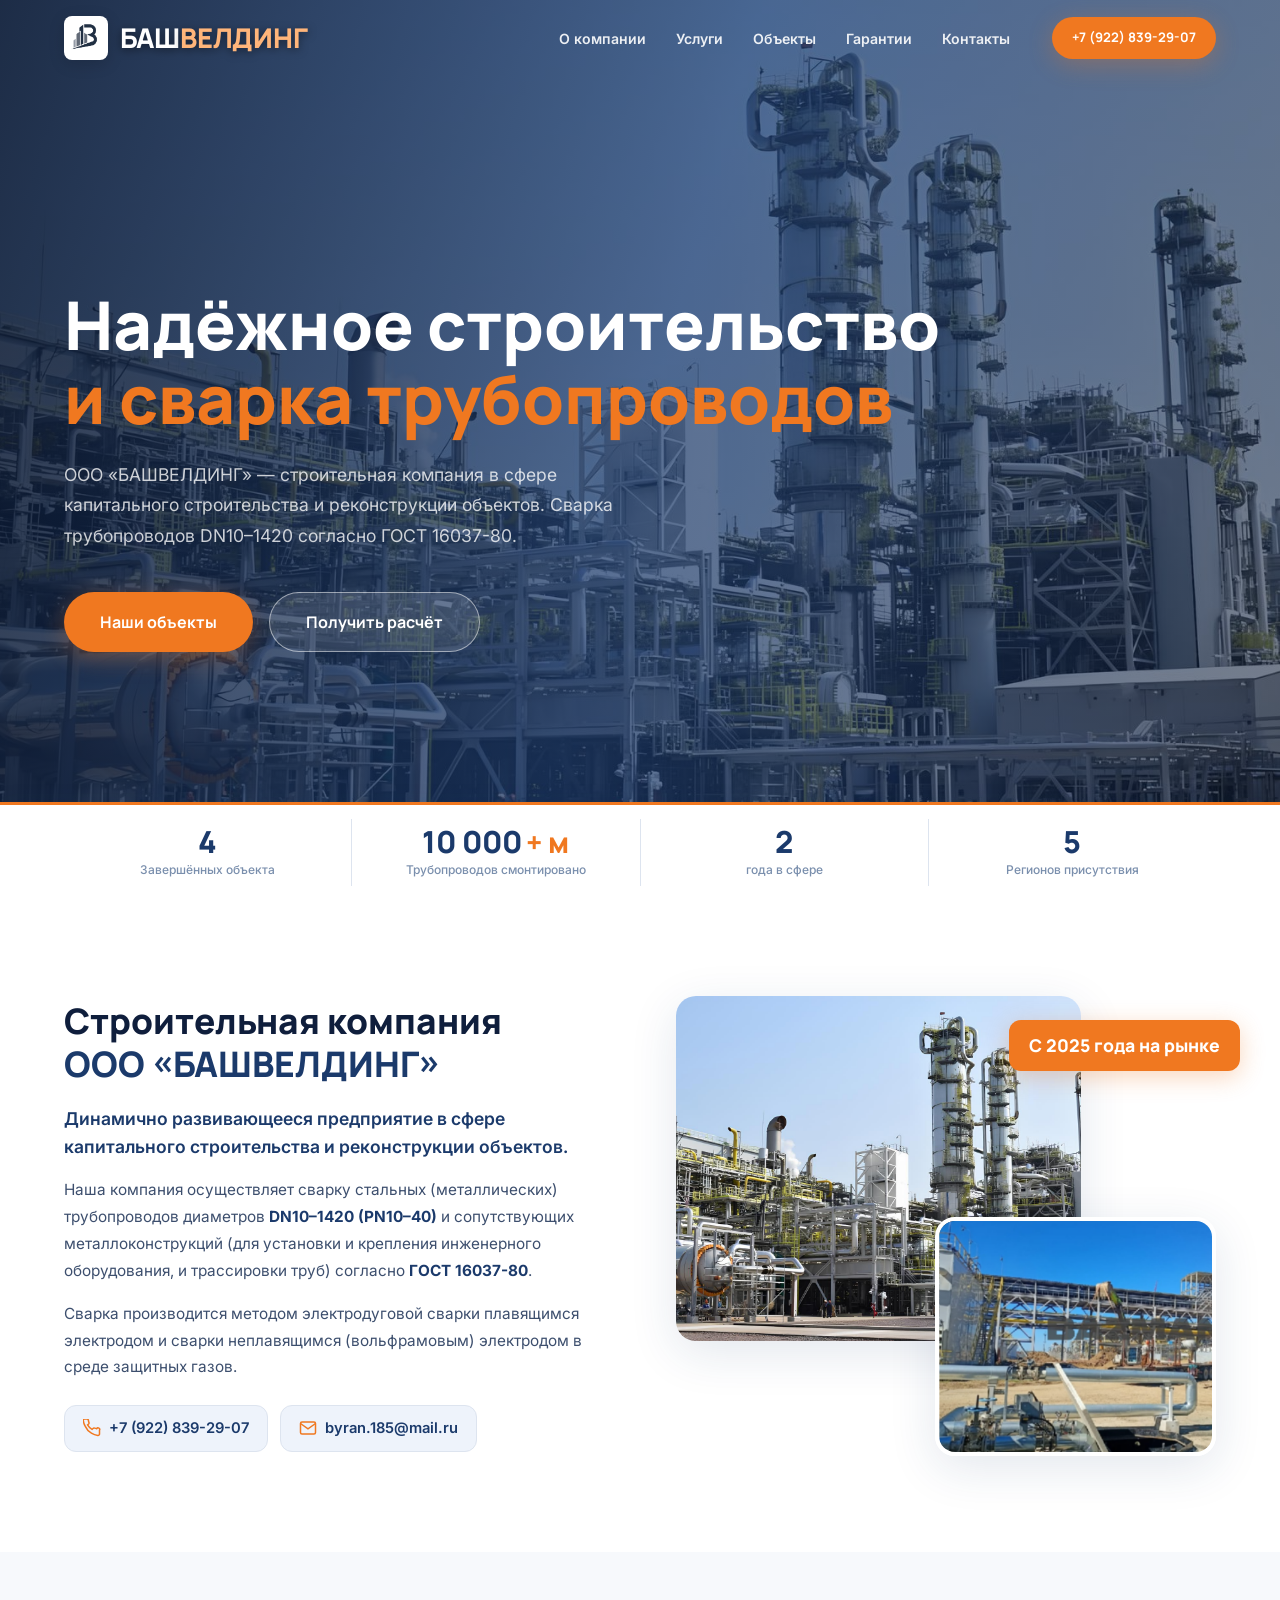
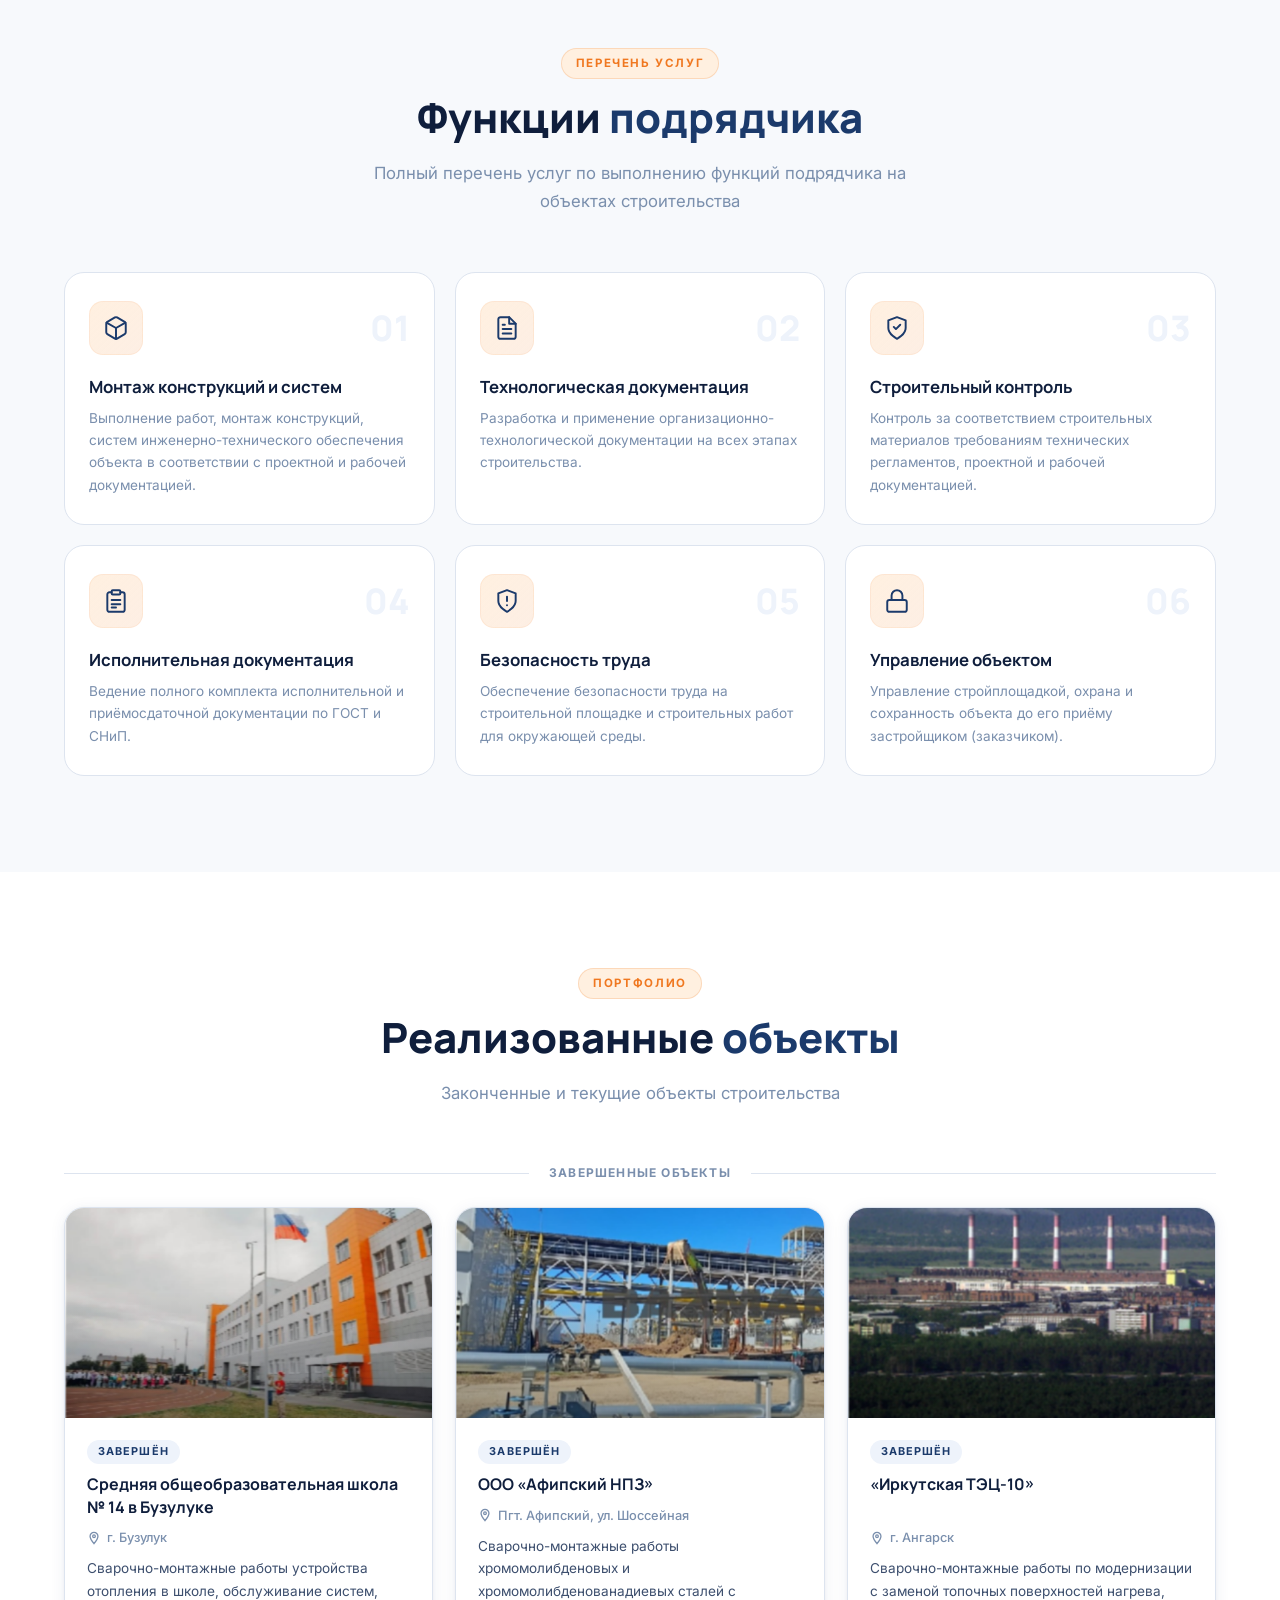
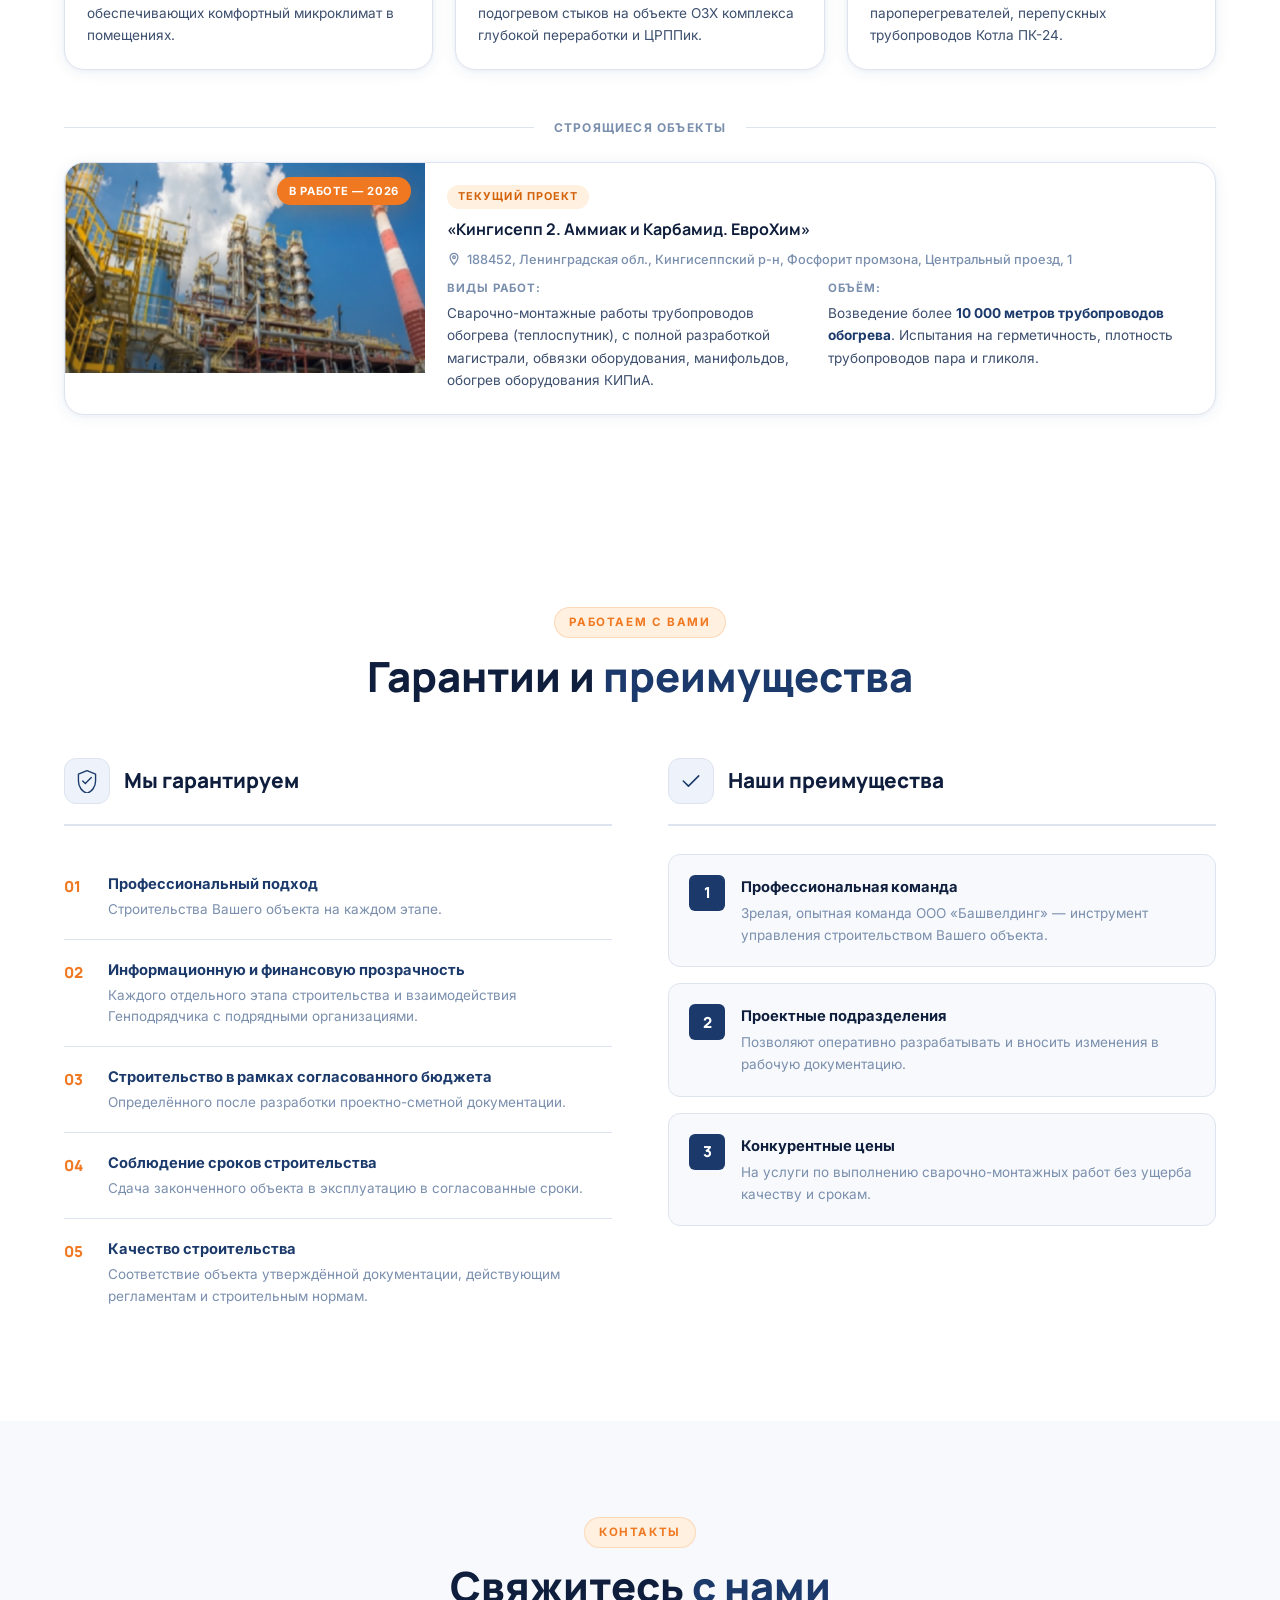
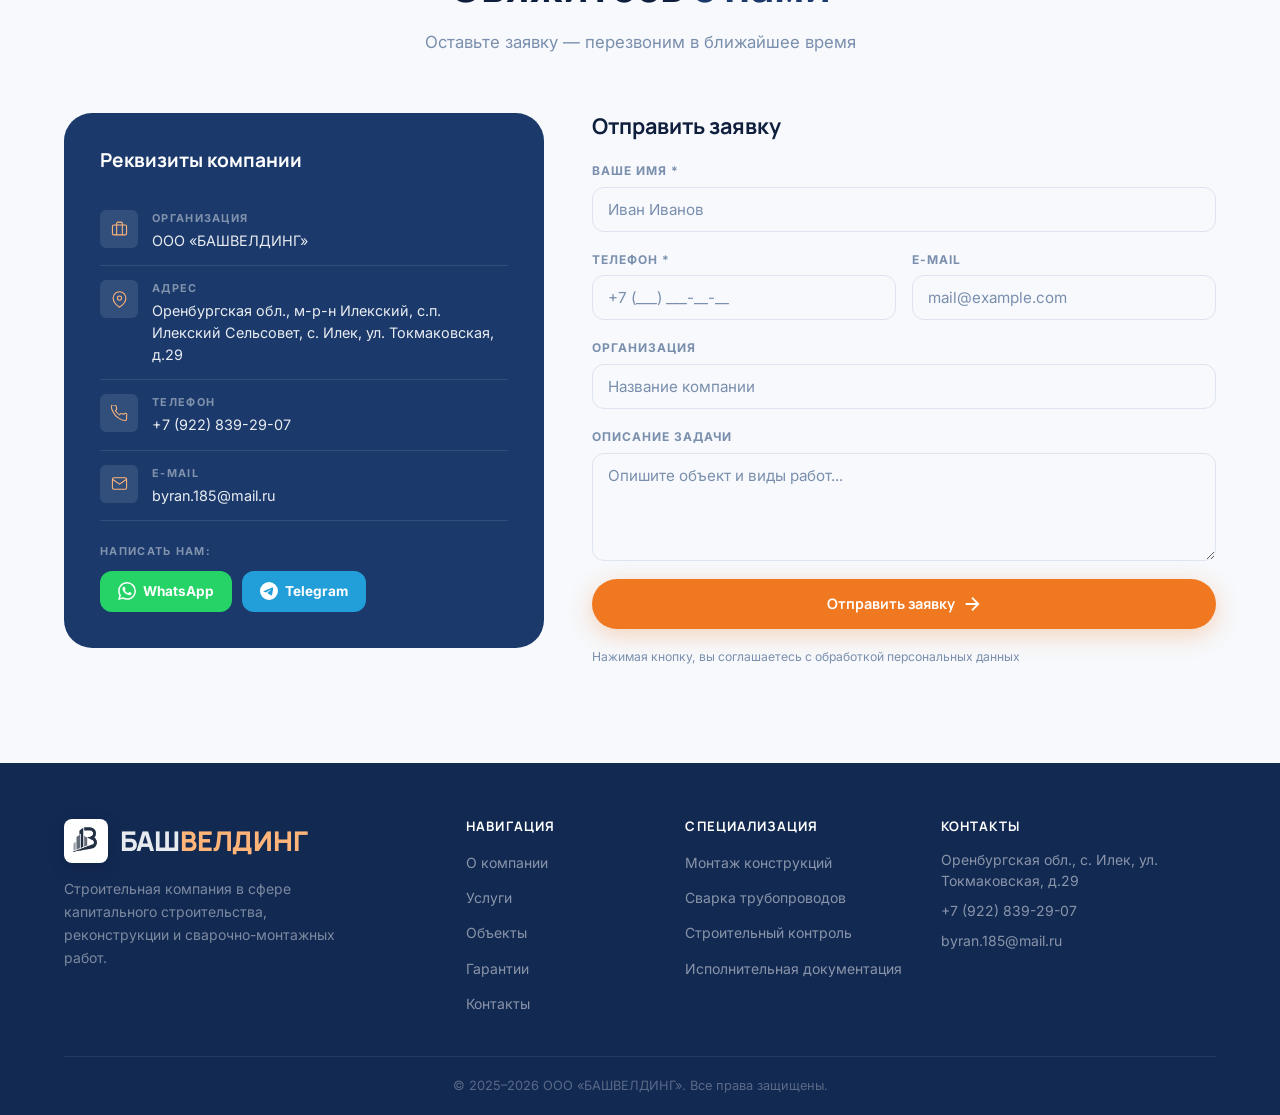
==== commit 1ea710cb: "Add files via upload" ====
--- a/index.html
+++ b/index.html
@@ -19,10 +19,7 @@
       <!-- ЛОГОТИП -->
       <a href="#hero" class="logo" id="logo-link">
         <div class="logo-mark">
-          <svg width="40" height="40" viewBox="0 0 40 40" fill="none" xmlns="http://www.w3.org/2000/svg">
-            <rect width="40" height="40" rx="7" fill="#1B3A6B"/>
-            <path d="M21 6L14 20H19.5L11 34L30 18H23.5L31 6Z" fill="#F07820"/>
-          </svg>
+          <img src="images/icon.png" alt="Логотип БАШВЕЛДИНГ" class="logo-img">
         </div>
         <div class="logo-text">
           <span class="logo-bash">БАШ</span><span class="logo-vld">ВЕЛДИНГ</span>
@@ -540,7 +537,7 @@
         <div class="footer-brand">
           <a href="#hero" class="logo footer-logo">
             <div class="logo-mark">
-              <svg width="38" height="38" viewBox="0 0 40 40" fill="none"><rect width="40" height="40" rx="7" fill="#2A5298"/><path d="M21 6L14 20H19.5L11 34L30 18H23.5L31 6Z" fill="#F07820"/></svg>
+              <img src="images/icon.png" alt="Логотип БАШВЕЛДИНГ" class="logo-img">
             </div>
             <div class="logo-text">
               <span class="logo-bash logo-bash-ft">БАШ</span><span class="logo-vld logo-vld-ft">ВЕЛДИНГ</span>
--- a/style.css
+++ b/style.css
@@ -42,13 +42,15 @@
 
 /* ----------- СБРОС ----------- */
 *, *::before, *::after { box-sizing: border-box; margin: 0; padding: 0; }
-html { scroll-behavior: smooth; font-size: 16px; }
+html { scroll-behavior: smooth; font-size: 16px; overflow-x: hidden; width: 100%; }
 body {
   font-family: var(--font-main);
   background: var(--clr-bg);
   color: var(--clr-text);
   line-height: 1.65;
   overflow-x: hidden;
+  width: 100%;
+  position: relative;
   -webkit-font-smoothing: antialiased;
 }
 img { max-width: 100%; display: block; }
@@ -134,22 +136,57 @@
 .logo {
   display: flex;
   align-items: center;
-  gap: 10px;
+  gap: 12px;
   flex-shrink: 0;
   text-decoration: none;
-}
+  transition: var(--transition-fast);
+}
+.logo:hover {
+  transform: scale(1.02);
+}
+
+.logo-mark {
+  display: flex;
+  align-items: center;
+  justify-content: center;
+  width: 44px;
+  height: 44px;
+  background: white;
+  border-radius: 8px;
+  box-shadow: 0 4px 16px rgba(0,0,0,0.15);
+  padding: 0;
+  overflow: hidden;
+  transition: var(--transition-fast);
+}
+#header.scrolled .logo-mark {
+  box-shadow: 0 4px 12px rgba(27,58,107,0.08);
+  border: 1px solid var(--clr-border);
+}
+
+.logo-img {
+  width: 100%;
+  height: 100%;
+  object-fit: contain;
+  transform: scale(1.25) translate(-1px, 3px);
+}
+
 .logo-mark svg { display: block; flex-shrink: 0; }
+
 .logo-text {
   display: flex;
   align-items: baseline;
   line-height: 1;
   white-space: nowrap;
 }
+#header:not(.scrolled) .logo-text {
+  text-shadow: 0 2px 8px rgba(0,0,0,0.5);
+}
+
 .logo-bash, .logo-vld {
   font-family: var(--font-head);
-  font-size: 1.45rem;
+  font-size: 1.7rem;
   font-weight: 800;
-  letter-spacing: -0.02em;
+  letter-spacing: -0.01em;
 }
 .logo-bash { color: #1B3A6B; }
 .logo-vld  { color: #F07820; }
@@ -167,16 +204,28 @@
 .nav-list { display: flex; gap: 2px; align-items: center; }
 .nav-link {
   padding: 8px 14px;
-  border-radius: 50px;
   font-size: 0.88rem;
   font-weight: 600;
   color: rgba(255,255,255,0.9);
   transition: var(--transition-fast);
+  position: relative;
+}
+.nav-link::after {
+  content: '';
+  position: absolute;
+  bottom: 0;
+  left: 50%;
+  width: 0;
+  height: 2px;
+  background: var(--clr-orange);
+  transition: var(--transition-fast);
+  transform: translateX(-50%);
+  border-radius: 2px;
 }
 #header.scrolled .nav-link { color: var(--clr-text); }
-.nav-link:hover { background: rgba(255,255,255,0.18); color: white; }
-#header.scrolled .nav-link:hover { background: var(--clr-bg-3); color: var(--clr-navy); }
-.nav-link.active { color: var(--clr-orange) !important; background: var(--clr-orange-lt) !important; }
+.nav-link:hover, .nav-link:active { color: white; background: transparent; }
+.nav-link:hover::after, .nav-link:active::after { width: 60%; }
+#header.scrolled .nav-link:hover, #header.scrolled .nav-link:active { color: var(--clr-navy-light); background: transparent; }
 
 .header-cta { margin-left: 8px; font-size: 0.82rem; padding: 10px 20px; }
 
@@ -198,9 +247,10 @@
   transition: var(--transition-fast);
 }
 #header.scrolled .burger span { background: var(--clr-navy); }
-.burger.open span:nth-child(1) { transform: rotate(45deg) translate(5px, 5px); }
+.burger.open span:nth-child(1) { transform: translateY(7px) rotate(45deg); }
 .burger.open span:nth-child(2) { opacity: 0; }
-.burger.open span:nth-child(3) { transform: rotate(-45deg) translate(5px, -5px); }
+.burger.open span:nth-child(3) { transform: translateY(-7px) rotate(-45deg); }
+#header.scrolled .burger.open span { background: white; }
 
 /* ======================================
    HERO
@@ -457,13 +507,14 @@
   color: var(--clr-bg-3);
   line-height: 1;
   position: absolute;
-  top: 24px;
+  top: 55px;
   right: 24px;
+  transform: translateY(-50%);
   transition: var(--transition);
 }
 .service-card:hover .service-num {
   color: rgba(240, 120, 32, 0.12);
-  transform: scale(1.05);
+  transform: translateY(-50%) scale(1.05);
 }
 
 .service-icon-wrap {
@@ -773,20 +824,32 @@
   .header-cta { display: none; }
   .burger { display: flex; }
   #nav {
-    display: none;
+    display: flex;
     position: fixed;
-    inset: 0;
+    top: 0;
+    left: 0;
+    width: 100%;
+    height: 100vh;
+    height: 100dvh;
     background: rgba(9, 20, 42, 0.98);
     backdrop-filter: blur(20px);
     z-index: 999;
     flex-direction: column;
     justify-content: center;
     align-items: center;
+    opacity: 0;
+    visibility: hidden;
+    transform: translateY(-20px);
+    transition: opacity 0.3s ease, visibility 0.3s ease, transform 0.3s ease;
   }
-  #nav.open { display: flex; }
+  #nav.open { 
+    opacity: 1;
+    visibility: visible;
+    transform: translateY(0);
+  }
   .nav-list { flex-direction: column; gap: 6px; text-align: center; }
   .nav-link { font-size: 1.3rem; padding: 14px 32px; color: white !important; }
-  .nav-link:hover { background: rgba(255,255,255,0.1) !important; color: white !important; }
+  .nav-link:hover, .nav-link:active { background: transparent !important; color: white !important; }
 
   /* ЛОГОТИП — МЕНЬШЕ */
   .logo-bash, .logo-vld { font-size: 1.2rem; }
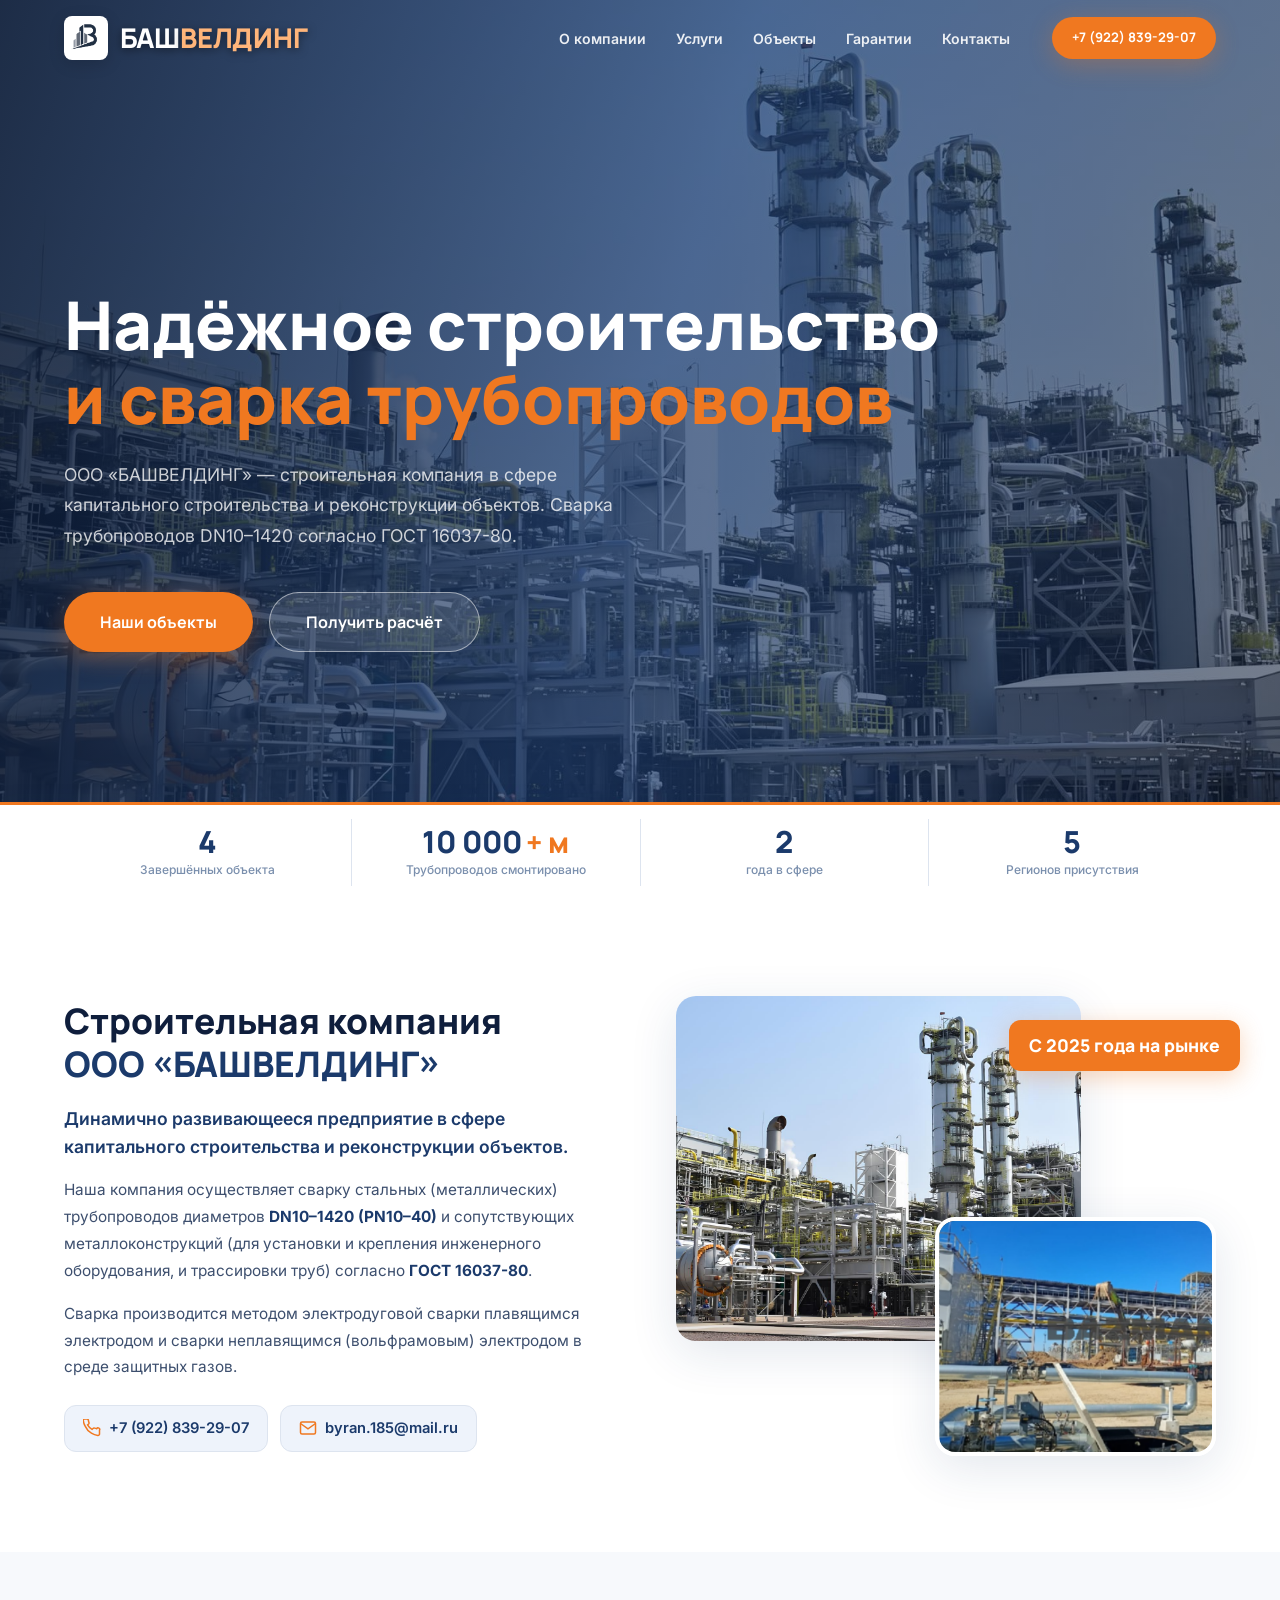
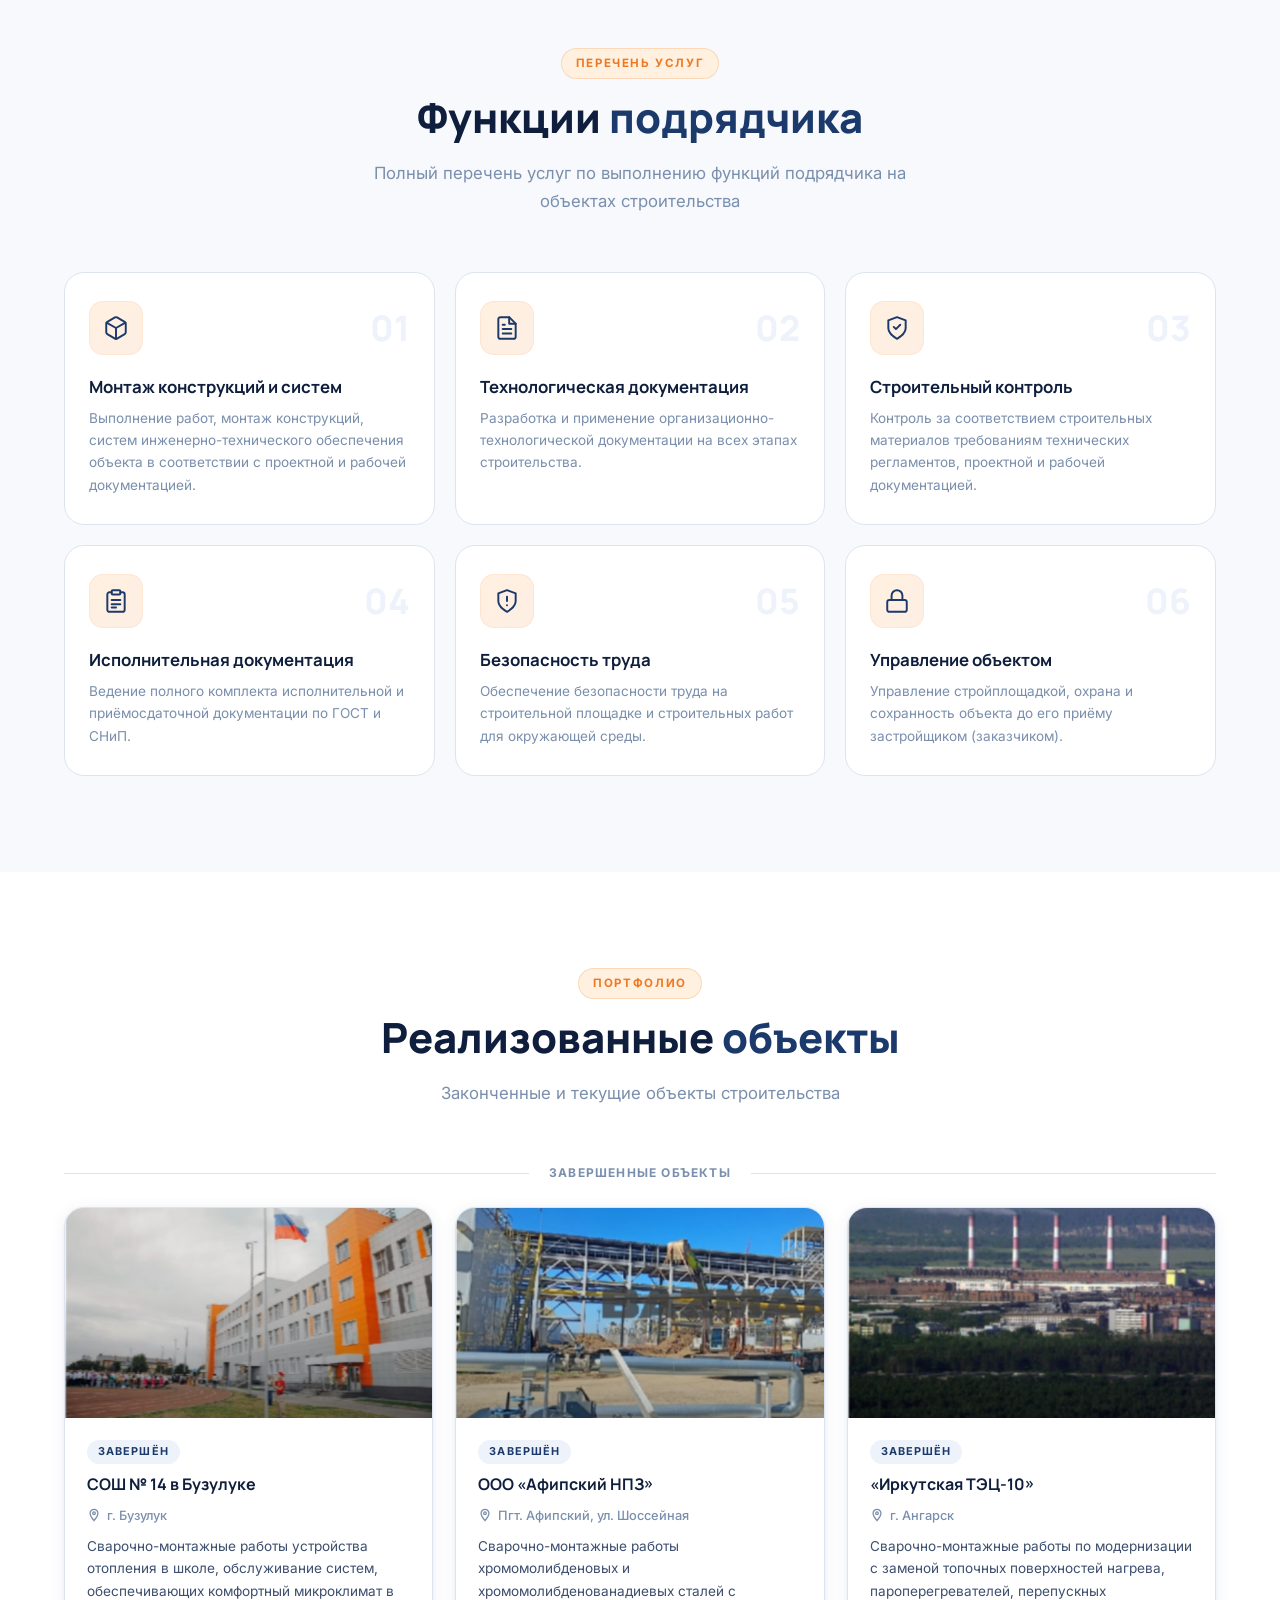
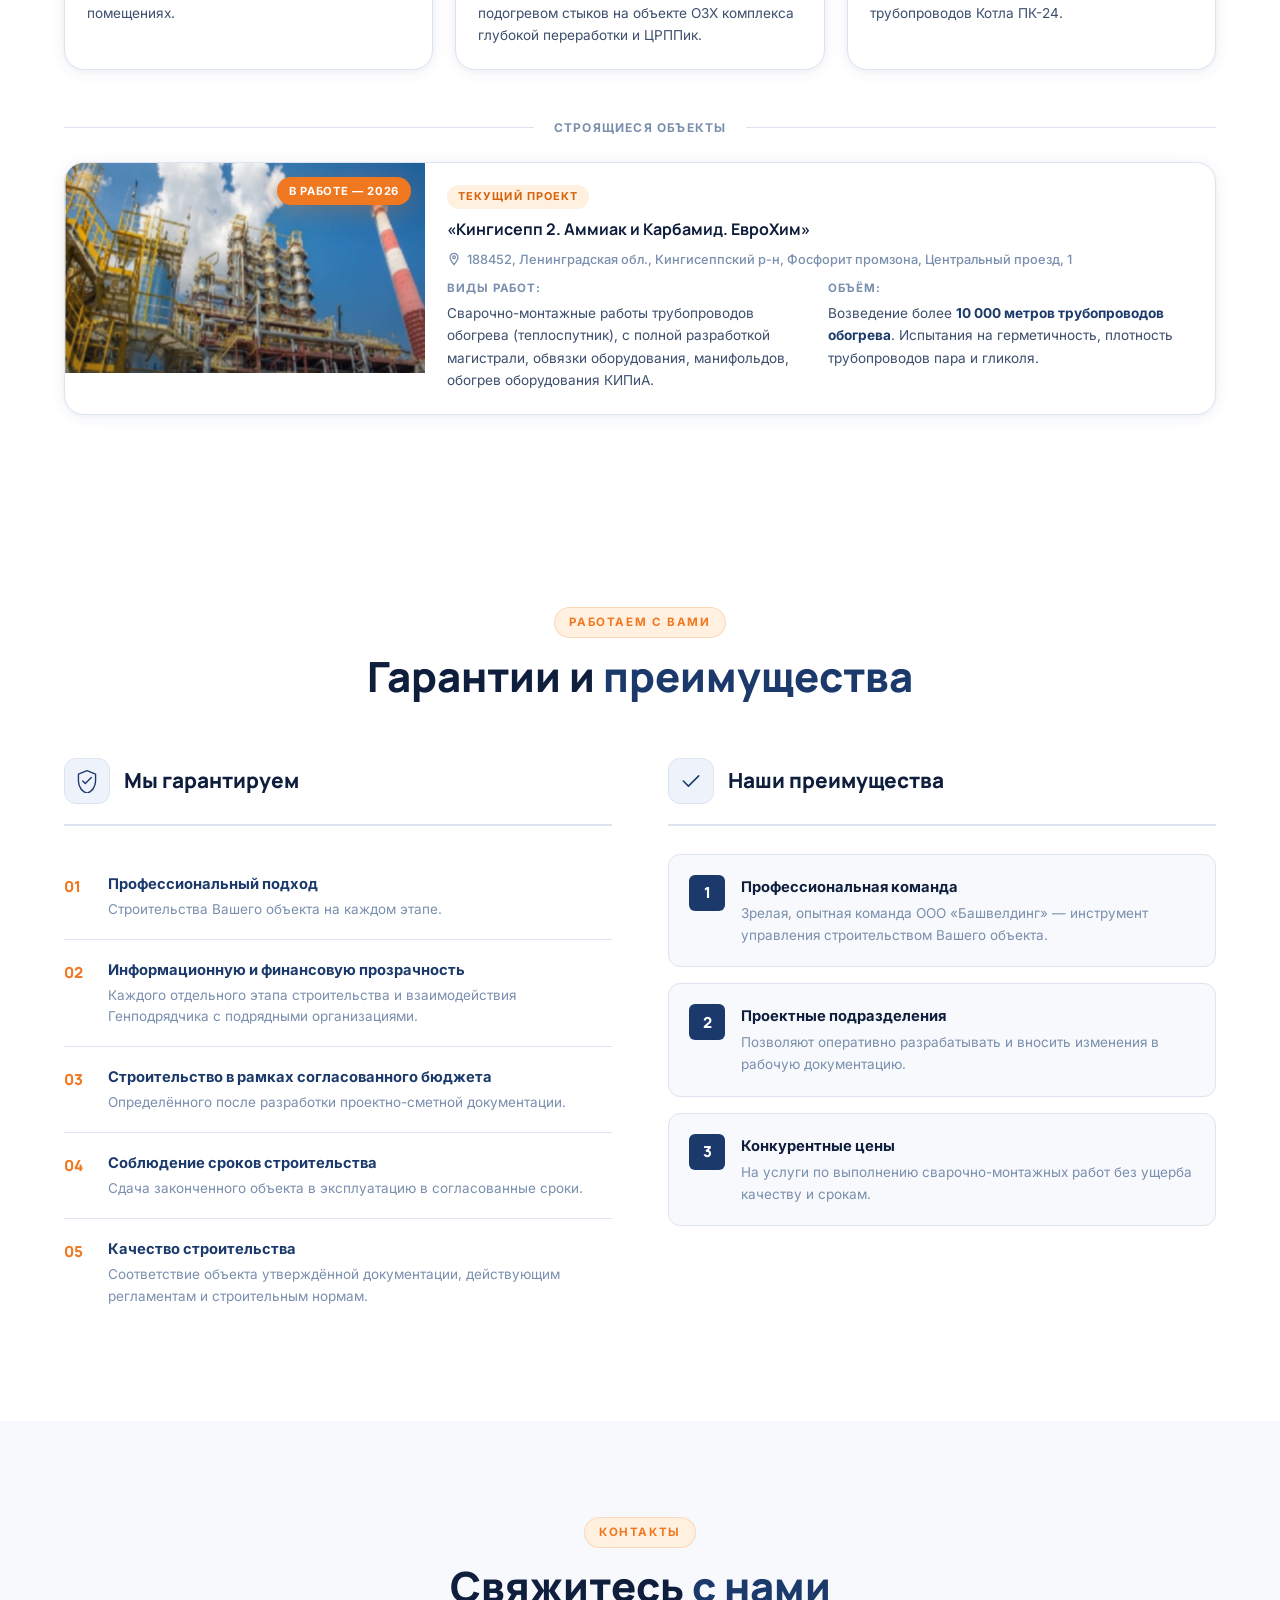
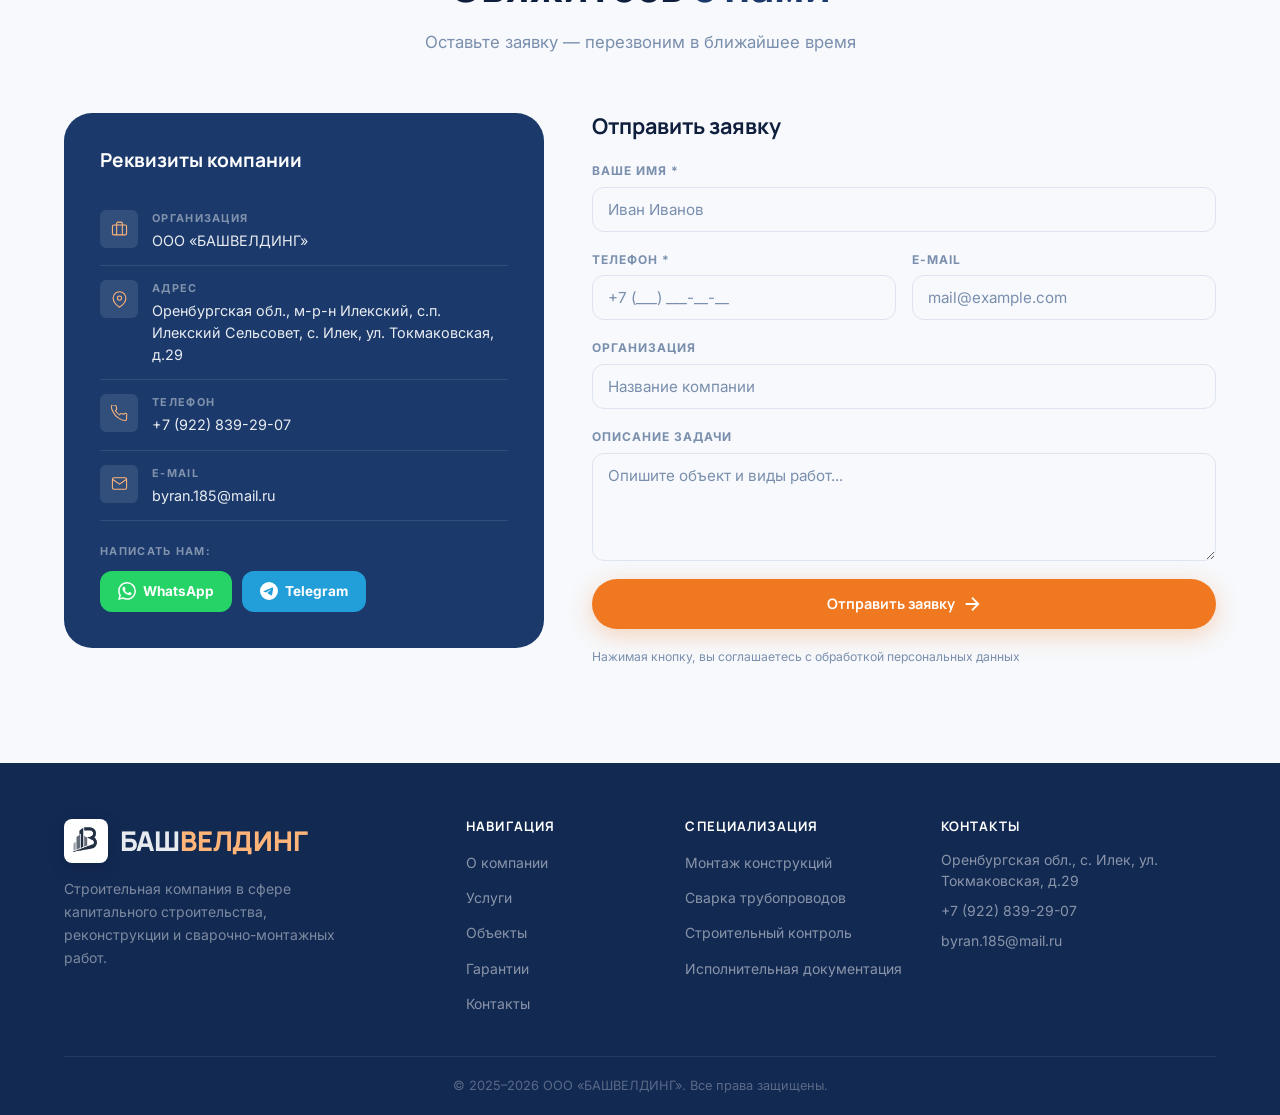
==== commit 173796b2: "Add files via upload" ====
--- a/index.html
+++ b/index.html
@@ -263,7 +263,7 @@
           </div>
           <div class="pcard-body">
             <span class="pcard-tag">Завершён</span>
-            <h3 class="pcard-title">Средняя общеобразовательная школа № 14 в Бузулуке</h3>
+            <h3 class="pcard-title">СОШ № 14 в Бузулуке</h3>
             <p class="pcard-location">
               <svg viewBox="0 0 16 16" fill="none" stroke="currentColor" stroke-width="1.5"><path d="M8 1.5a4.5 4.5 0 014.5 4.5c0 3-4.5 8.5-4.5 8.5S3.5 9 3.5 6A4.5 4.5 0 018 1.5z"/><circle cx="8" cy="6" r="1.5"/></svg>
               г. Бузулук
--- a/style.css
+++ b/style.css
@@ -578,7 +578,6 @@
   box-shadow: var(--shadow-card);
   display: flex;
   flex-direction: column;
-  height: 100%;
 }
 .portfolio-card:hover { box-shadow: var(--shadow-md); transform: translateY(-4px); }
 
@@ -605,8 +604,8 @@
 .pcard-tag { display: inline-block; font-size: 0.68rem; font-weight: 700; letter-spacing: 0.1em; text-transform: uppercase; color: var(--clr-navy); background: var(--clr-bg-3); padding: 3px 11px; border-radius: 50px; width: fit-content; }
 .pcard-tag-active { color: var(--clr-orange-dk) !important; background: var(--clr-orange-lt) !important; }
 .pcard-title { font-size: 1rem; font-weight: 700; color: var(--clr-text-h); line-height: 1.4; }
-.pcard-location { display: flex; align-items: center; gap: 6px; font-size: 0.8rem; color: var(--clr-muted); font-weight: 500; margin-top: auto; }
-.pcard-location svg { width: 14px; height: 14px; flex-shrink: 0; margin-top: 0; }
+.pcard-location { display: flex; align-items: flex-start; gap: 6px; font-size: 0.8rem; color: var(--clr-muted); font-weight: 500; }
+.pcard-location svg { width: 14px; height: 14px; flex-shrink: 0; margin-top: 3px; }
 .pcard-desc { font-size: 0.85rem; color: var(--clr-text); line-height: 1.65; }
 .pcard-desc strong { color: var(--clr-navy); }
 .pcard-desc-label { font-size: 0.72rem; font-weight: 700; letter-spacing: 0.08em; text-transform: uppercase; color: var(--clr-muted); margin-bottom: 4px; }
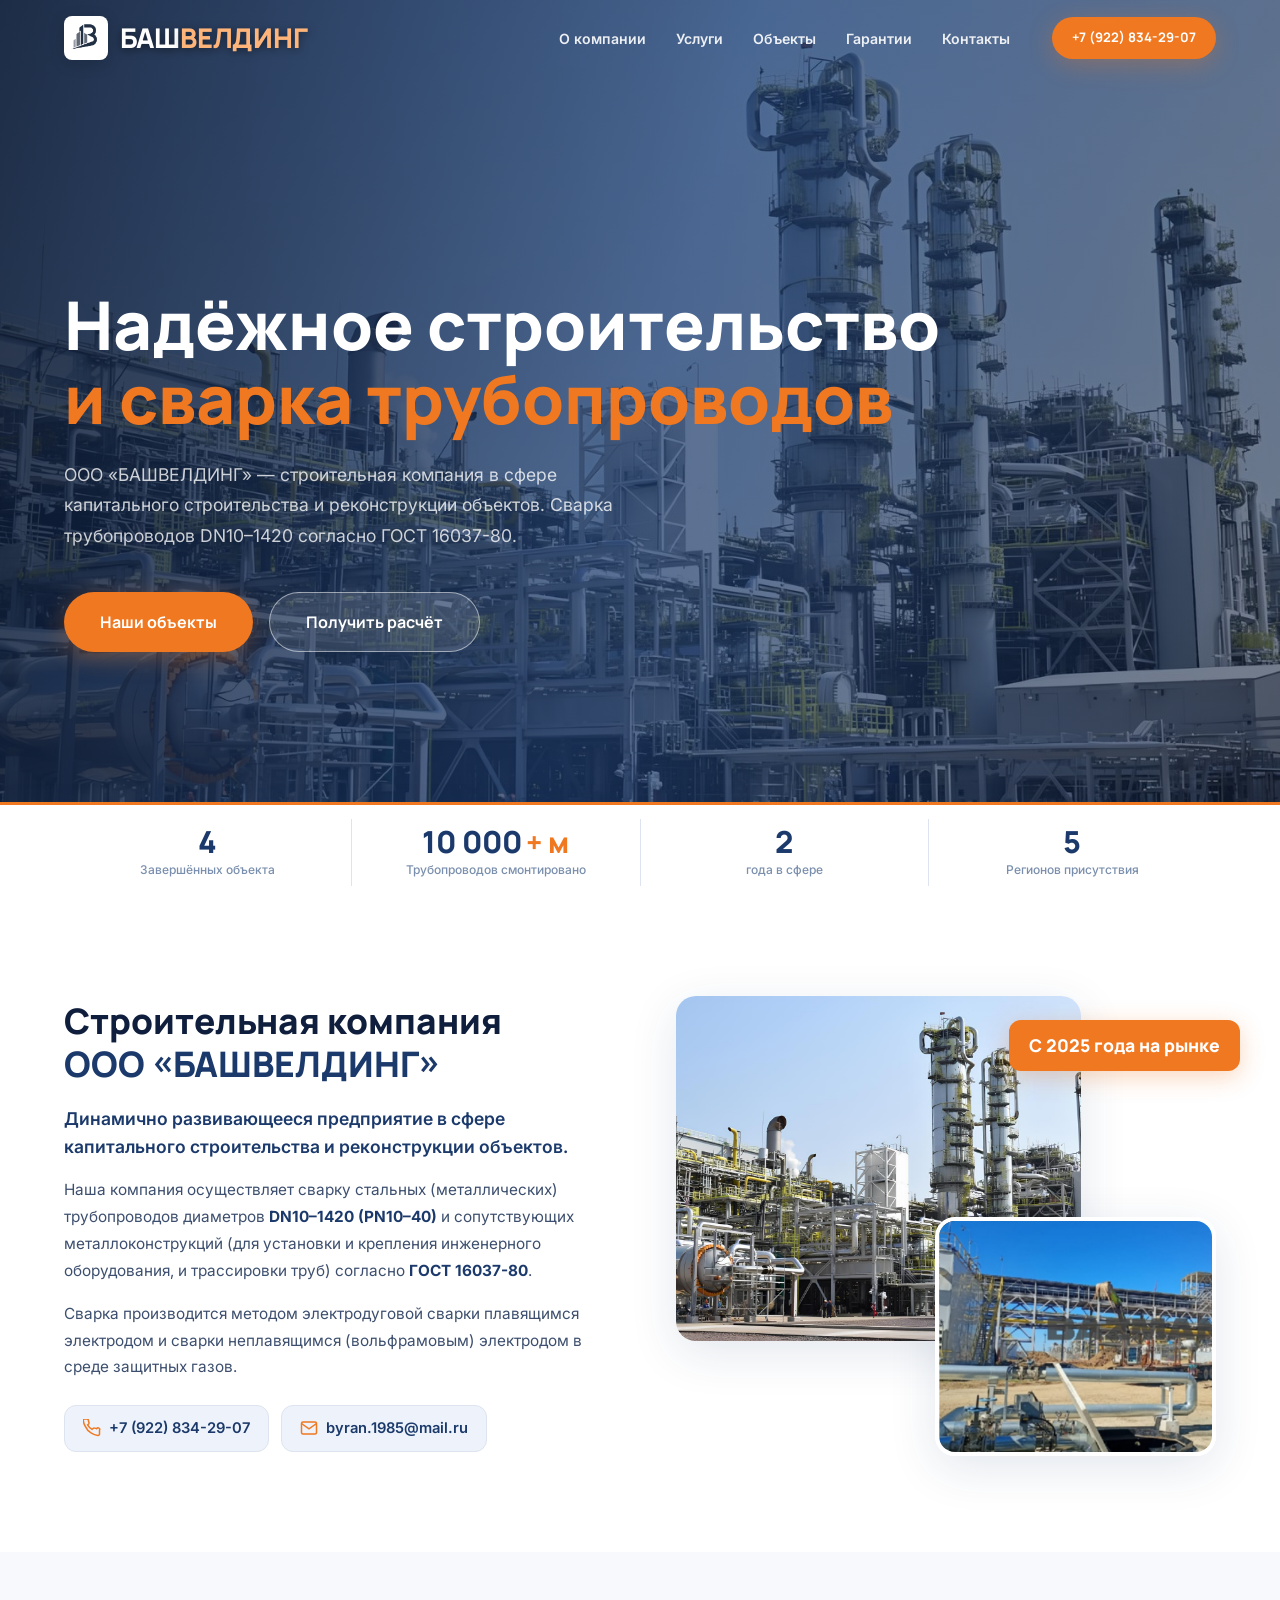
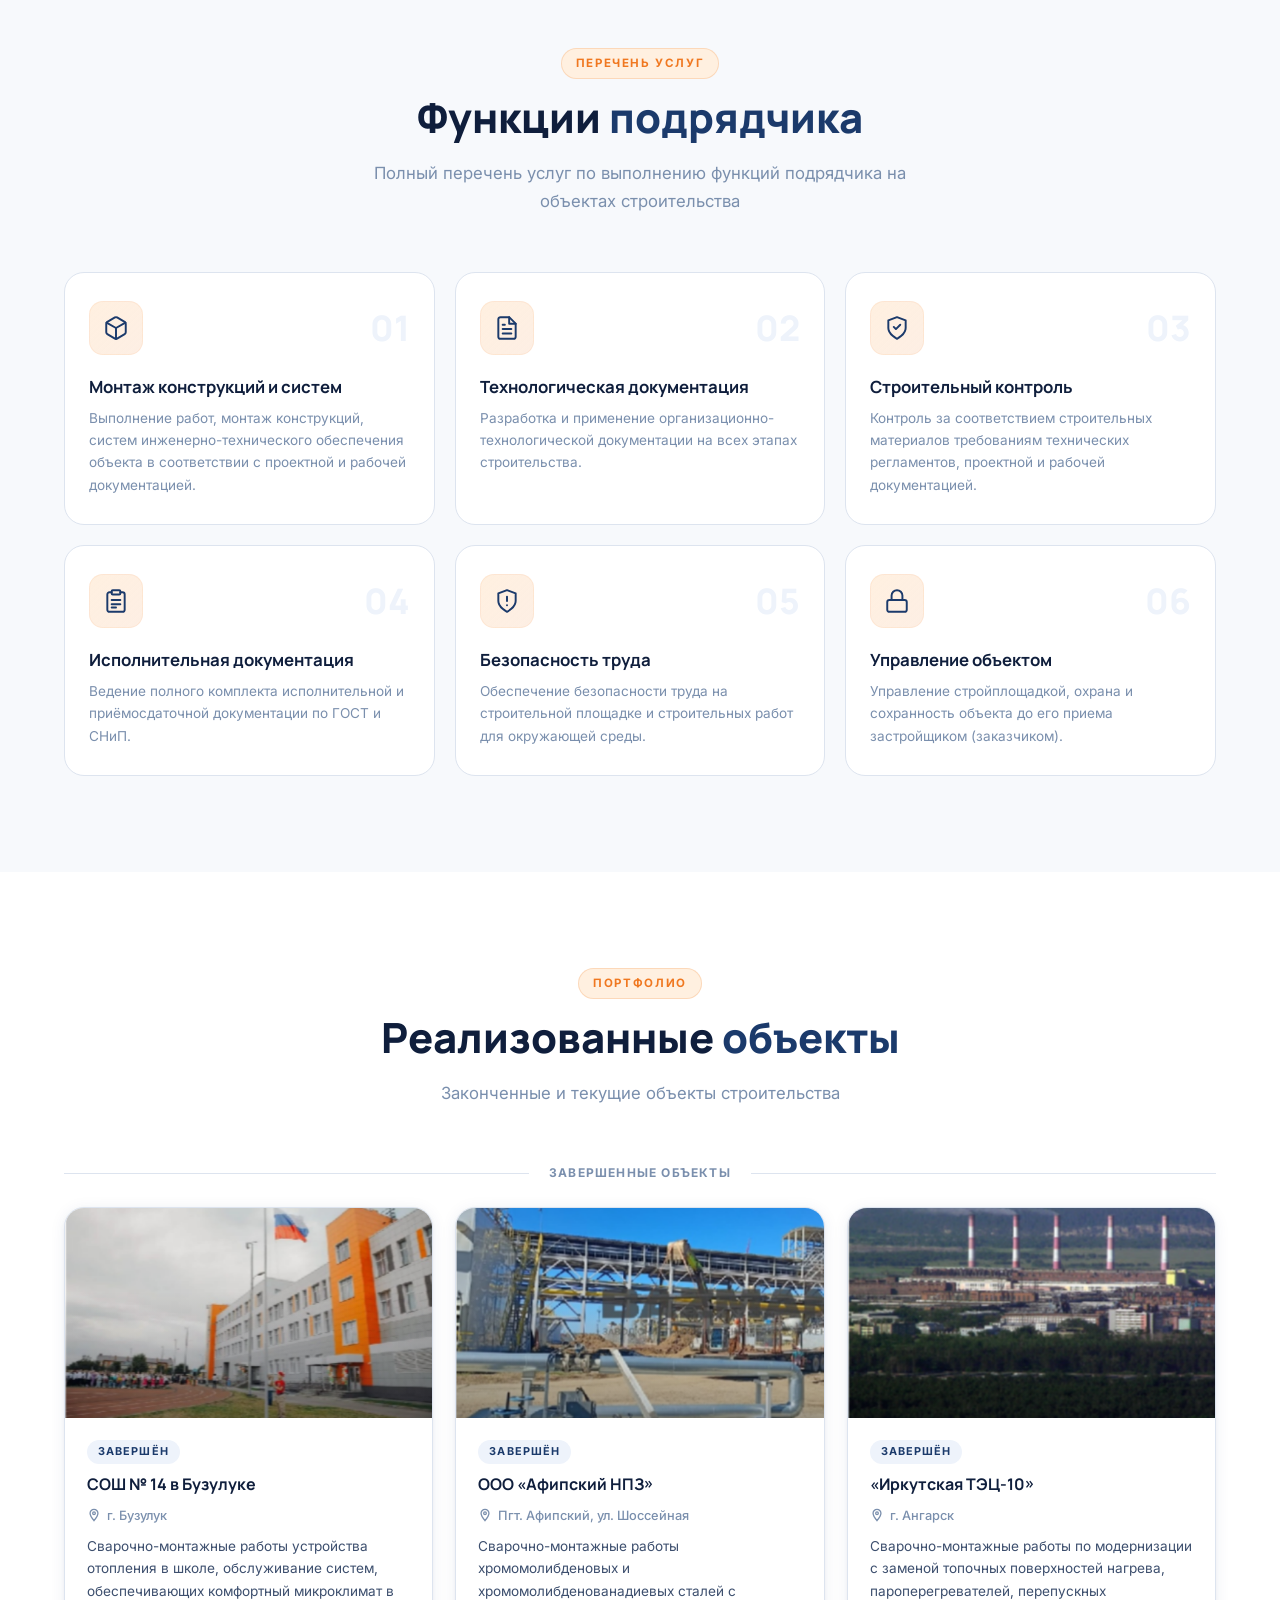
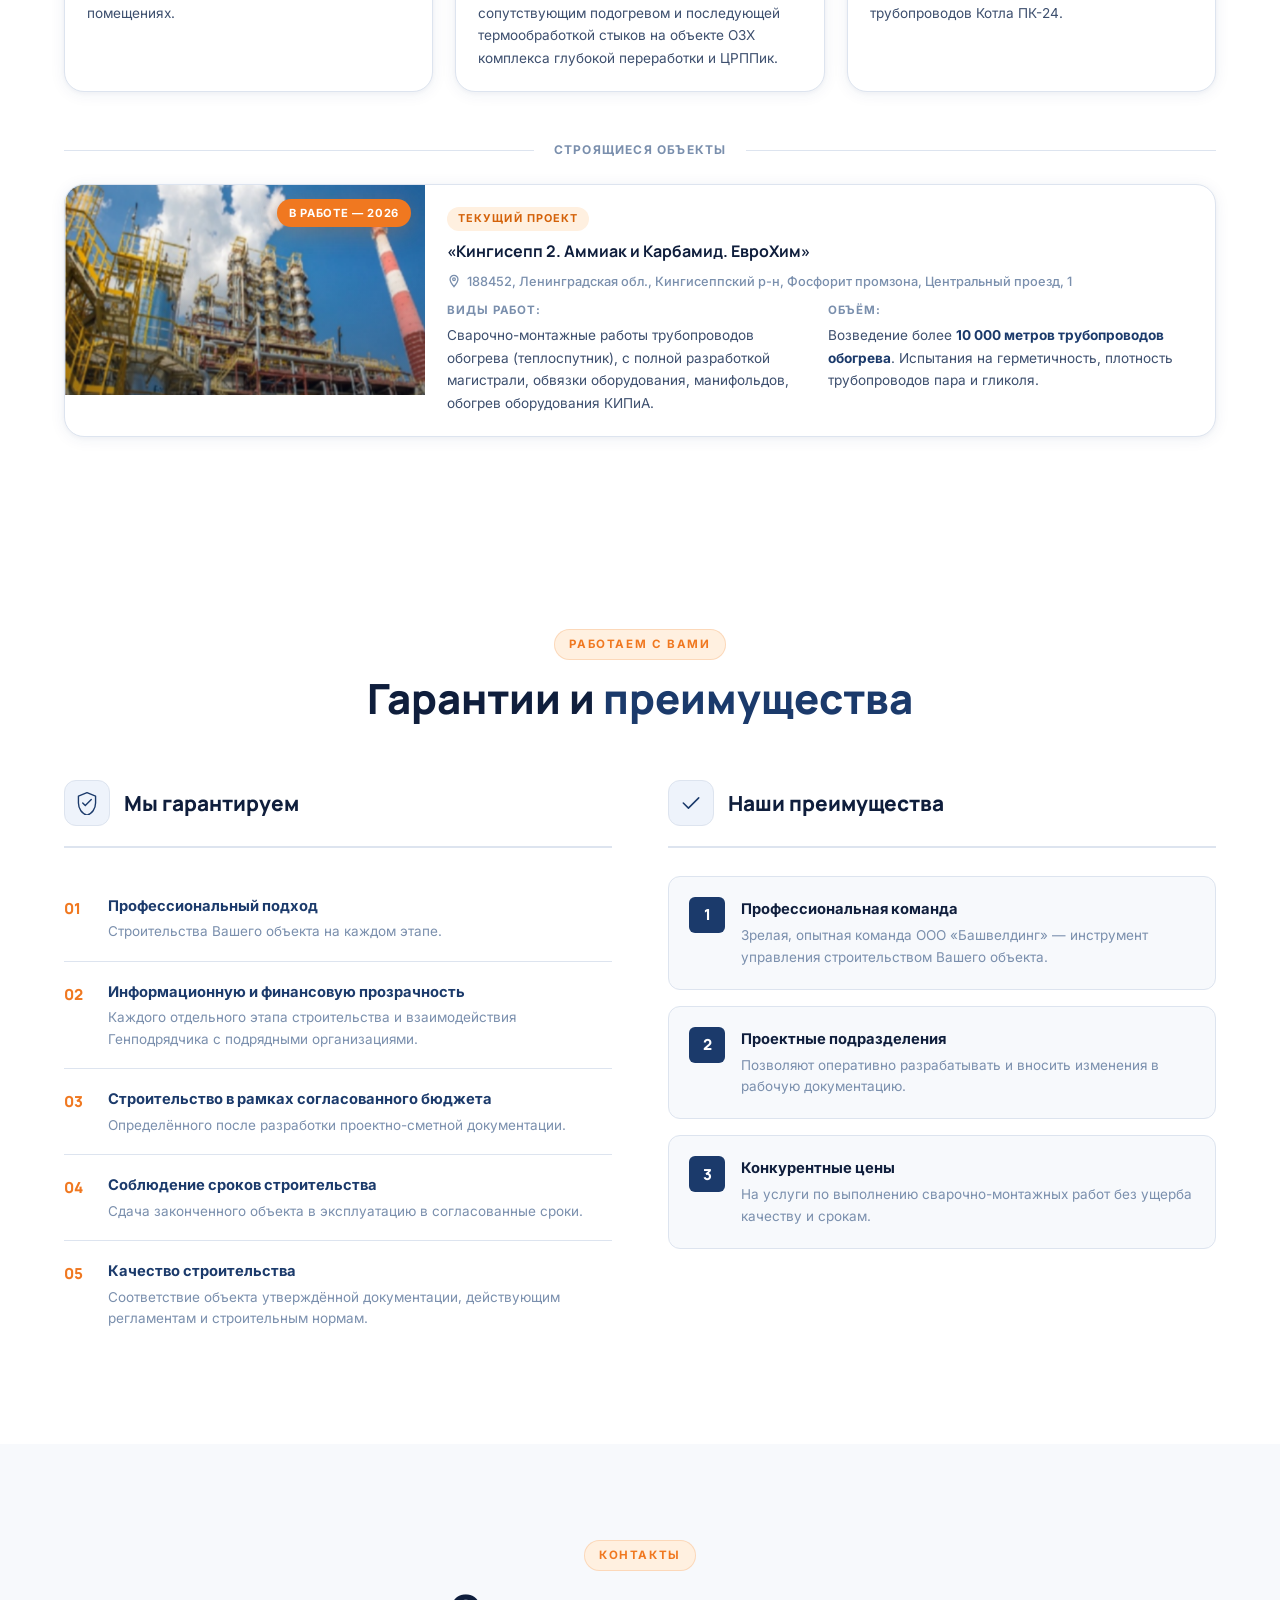
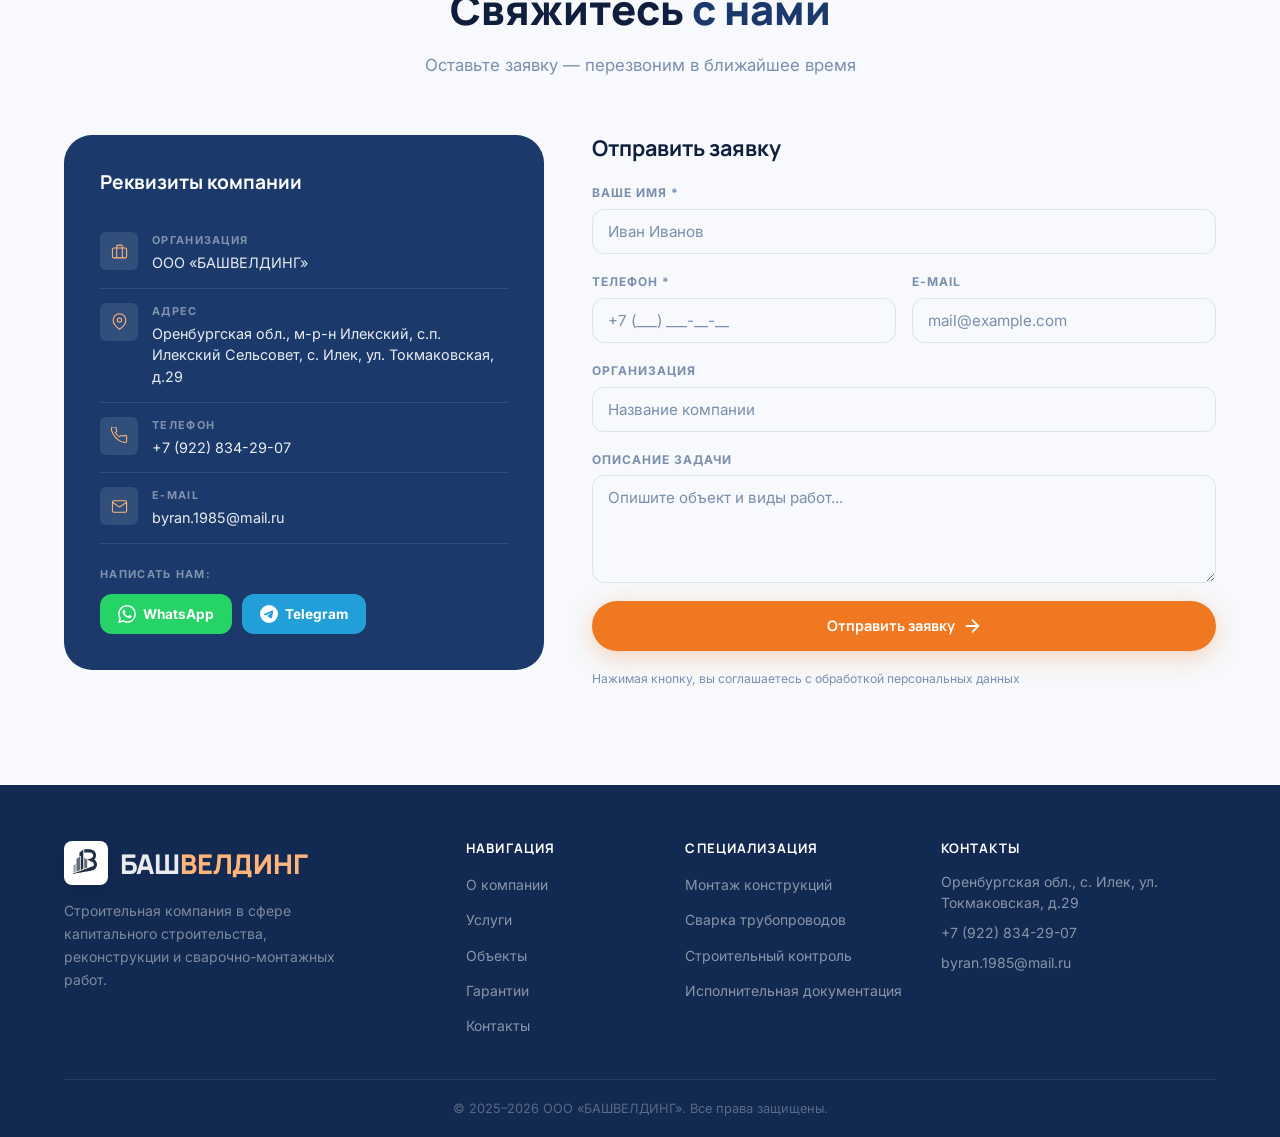
==== commit 2d8efee2: "Add files via upload" ====
--- a/index.html
+++ b/index.html
@@ -36,7 +36,7 @@
         </ul>
       </nav>
 
-      <a href="tel:+79228392907" class="btn btn-primary header-cta">+7 (922) 839-29-07</a>
+      <a href="tel:+79228342907" class="btn btn-primary header-cta">+7 (922) 834-29-07</a>
 
       <button id="burger" class="burger" aria-label="Открыть меню">
         <span></span><span></span><span></span>
@@ -123,13 +123,13 @@
             и сварки неплавящимся (вольфрамовым) электродом в среде защитных газов.
           </p>
           <div class="about-contact-row">
-            <a href="tel:+79228392907" class="about-contact-item">
+            <a href="tel:+79228342907" class="about-contact-item">
               <svg viewBox="0 0 24 24" fill="none" stroke="currentColor" stroke-width="2"><path d="M22 16.92v3a2 2 0 01-2.18 2 19.79 19.79 0 01-8.63-3.07A19.5 19.5 0 013.07 9.81 19.79 19.79 0 01.22 1.18 2 2 0 012.22 0h3a2 2 0 012 1.72 12.84 12.84 0 00.7 2.81 2 2 0 01-.45 2.11L6.09 7.91a16 16 0 006 6l1.27-1.27a2 2 0 012.11-.45 12.84 12.84 0 002.81.7A2 2 0 0122 14.92z"/></svg>
-              +7 (922) 839-29-07
+              +7 (922) 834-29-07
             </a>
-            <a href="mailto:byran.185@mail.ru" class="about-contact-item">
+            <a href="mailto:byran.1985@mail.ru" class="about-contact-item">
               <svg viewBox="0 0 24 24" fill="none" stroke="currentColor" stroke-width="2"><path d="M4 4h16c1.1 0 2 .9 2 2v12c0 1.1-.9 2-2 2H4c-1.1 0-2-.9-2-2V6c0-1.1.9-2 2-2z"/><polyline points="22,6 12,13 2,6"/></svg>
-              byran.185@mail.ru
+              byran.1985@mail.ru
             </a>
           </div>
         </div>
@@ -234,7 +234,7 @@
             </svg>
           </div>
           <h3 class="service-title">Управление объектом</h3>
-          <p class="service-desc">Управление стройплощадкой, охрана и сохранность объекта до его приёму застройщиком (заказчиком).</p>
+          <p class="service-desc">Управление стройплощадкой, охрана и сохранность объекта до его приема застройщиком (заказчиком).</p>
         </div>
       </div>
     </div>
@@ -284,7 +284,7 @@
               <svg viewBox="0 0 16 16" fill="none" stroke="currentColor" stroke-width="1.5"><path d="M8 1.5a4.5 4.5 0 014.5 4.5c0 3-4.5 8.5-4.5 8.5S3.5 9 3.5 6A4.5 4.5 0 018 1.5z"/><circle cx="8" cy="6" r="1.5"/></svg>
               Пгт. Афипский, ул. Шоссейная
             </p>
-            <p class="pcard-desc">Сварочно-монтажные работы хромомолибденовых и хромомолибденованадиевых сталей с подогревом стыков на объекте ОЗХ комплекса глубокой переработки и ЦРППик.</p>
+            <p class="pcard-desc">Сварочно-монтажные работы хромомолибденовых и хромомолибденованадиевых сталей с сопутствующим подогревом и последующей термообработкой стыков на объекте ОЗХ комплекса глубокой переработки и ЦРППик.</p>
           </div>
         </div>
 
@@ -466,24 +466,24 @@
             <div class="ci-icon"><svg viewBox="0 0 24 24" fill="none" stroke="currentColor" stroke-width="1.5"><path d="M22 16.92v3a2 2 0 01-2.18 2 19.79 19.79 0 01-8.63-3.07A19.5 19.5 0 013.07 9.81 19.79 19.79 0 01.22 1.18 2 2 0 012.22 0h3a2 2 0 012 1.72 12.84 12.84 0 00.7 2.81 2 2 0 01-.45 2.11L6.09 7.91a16 16 0 006 6l1.27-1.27a2 2 0 012.11-.45 12.84 12.84 0 002.81.7A2 2 0 0122 14.92z"/></svg></div>
             <div class="ci-data">
               <span class="ci-label">Телефон</span>
-              <a href="tel:+79228392907" class="ci-val ci-link">+7 (922) 839-29-07</a>
+              <a href="tel:+79228342907" class="ci-val ci-link">+7 (922) 834-29-07</a>
             </div>
           </div>
           <div class="ci-item">
             <div class="ci-icon"><svg viewBox="0 0 24 24" fill="none" stroke="currentColor" stroke-width="1.5"><path d="M4 4h16c1.1 0 2 .9 2 2v12c0 1.1-.9 2-2 2H4c-1.1 0-2-.9-2-2V6c0-1.1.9-2 2-2z"/><polyline points="22,6 12,13 2,6"/></svg></div>
             <div class="ci-data">
               <span class="ci-label">E-mail</span>
-              <a href="mailto:byran.185@mail.ru" class="ci-val ci-link">byran.185@mail.ru</a>
+              <a href="mailto:byran.1985@mail.ru" class="ci-val ci-link">byran.1985@mail.ru</a>
             </div>
           </div>
           <div class="ci-messengers">
             <span class="ci-label">Написать нам:</span>
             <div class="messenger-btns">
-              <a href="https://wa.me/79228392907" class="msn-btn msn-wa" target="_blank" rel="noopener">
+              <a href="https://wa.me/79228342907" class="msn-btn msn-wa" target="_blank" rel="noopener">
                 <svg viewBox="0 0 24 24" fill="currentColor" width="18" height="18"><path d="M17.472 14.382c-.297-.149-1.758-.867-2.03-.967-.273-.099-.471-.148-.67.15-.197.297-.767.966-.94 1.164-.173.199-.347.223-.644.075-.297-.15-1.255-.463-2.39-1.475-.883-.788-1.48-1.761-1.653-2.059-.173-.297-.018-.458.13-.606.134-.133.298-.347.446-.52.149-.174.198-.298.298-.497.099-.198.05-.371-.025-.52-.075-.149-.669-1.612-.916-2.207-.242-.579-.487-.5-.669-.51-.173-.008-.371-.01-.57-.01-.198 0-.52.074-.792.372-.272.297-1.04 1.016-1.04 2.479 0 1.462 1.065 2.875 1.213 3.074.149.198 2.096 3.2 5.077 4.487.709.306 1.262.489 1.694.625.712.227 1.36.195 1.871.118.571-.085 1.758-.719 2.006-1.413.248-.694.248-1.289.173-1.413-.074-.124-.272-.198-.57-.347m-5.421 7.403h-.004a9.87 9.87 0 01-5.031-1.378l-.361-.214-3.741.982.998-3.648-.235-.374a9.86 9.86 0 01-1.51-5.26c.001-5.45 4.436-9.884 9.888-9.884 2.64 0 5.122 1.03 6.988 2.898a9.825 9.825 0 012.893 6.994c-.003 5.45-4.437 9.884-9.885 9.884m8.413-18.297A11.815 11.815 0 0012.05 0C5.495 0 .16 5.335.157 11.892c0 2.096.547 4.142 1.588 5.945L.057 24l6.305-1.654a11.882 11.882 0 005.683 1.448h.005c6.554 0 11.89-5.335 11.893-11.893a11.821 11.821 0 00-3.48-8.413Z"/></svg>
                 WhatsApp
               </a>
-              <a href="https://t.me/+79228392907" class="msn-btn msn-tg" target="_blank" rel="noopener">
+              <a href="https://t.me/+79228342907" class="msn-btn msn-tg" target="_blank" rel="noopener">
                 <svg viewBox="0 0 24 24" fill="currentColor" width="18" height="18"><path d="M11.944 0A12 12 0 0 0 0 12a12 12 0 0 0 12 12 12 12 0 0 0 12-12A12 12 0 0 0 12 0a12 12 0 0 0-.056 0zm4.962 7.224c.1-.002.321.023.465.14a.506.506 0 0 1 .171.325c.016.093.036.306.02.472-.18 1.898-.962 6.502-1.36 8.627-.168.9-.499 1.201-.82 1.23-.696.065-1.225-.46-1.9-.902-1.056-.693-1.653-1.124-2.678-1.8-1.185-.78-.417-1.21.258-1.91.177-.184 3.247-2.977 3.307-3.23.007-.032.014-.15-.056-.212s-.174-.041-.249-.024c-.106.024-1.793 1.14-5.061 3.345-.48.33-.913.49-1.302.48-.428-.008-1.252-.241-1.865-.44-.752-.245-1.349-.374-1.297-.789.027-.216.325-.437.893-.663 3.498-1.524 5.83-2.529 6.998-3.014 3.332-1.386 4.025-1.627 4.476-1.635z"/></svg>
                 Telegram
               </a>
@@ -567,8 +567,8 @@
         <div class="footer-contact">
           <h4>Контакты</h4>
           <p>Оренбургская обл., с. Илек, ул. Токмаковская, д.29</p>
-          <a href="tel:+79228392907">+7 (922) 839-29-07</a>
-          <a href="mailto:byran.185@mail.ru">byran.185@mail.ru</a>
+          <a href="tel:+79228342907">+7 (922) 834-29-07</a>
+          <a href="mailto:byran.1985@mail.ru">byran.1985@mail.ru</a>
         </div>
       </div>
       <div class="footer-bottom">
